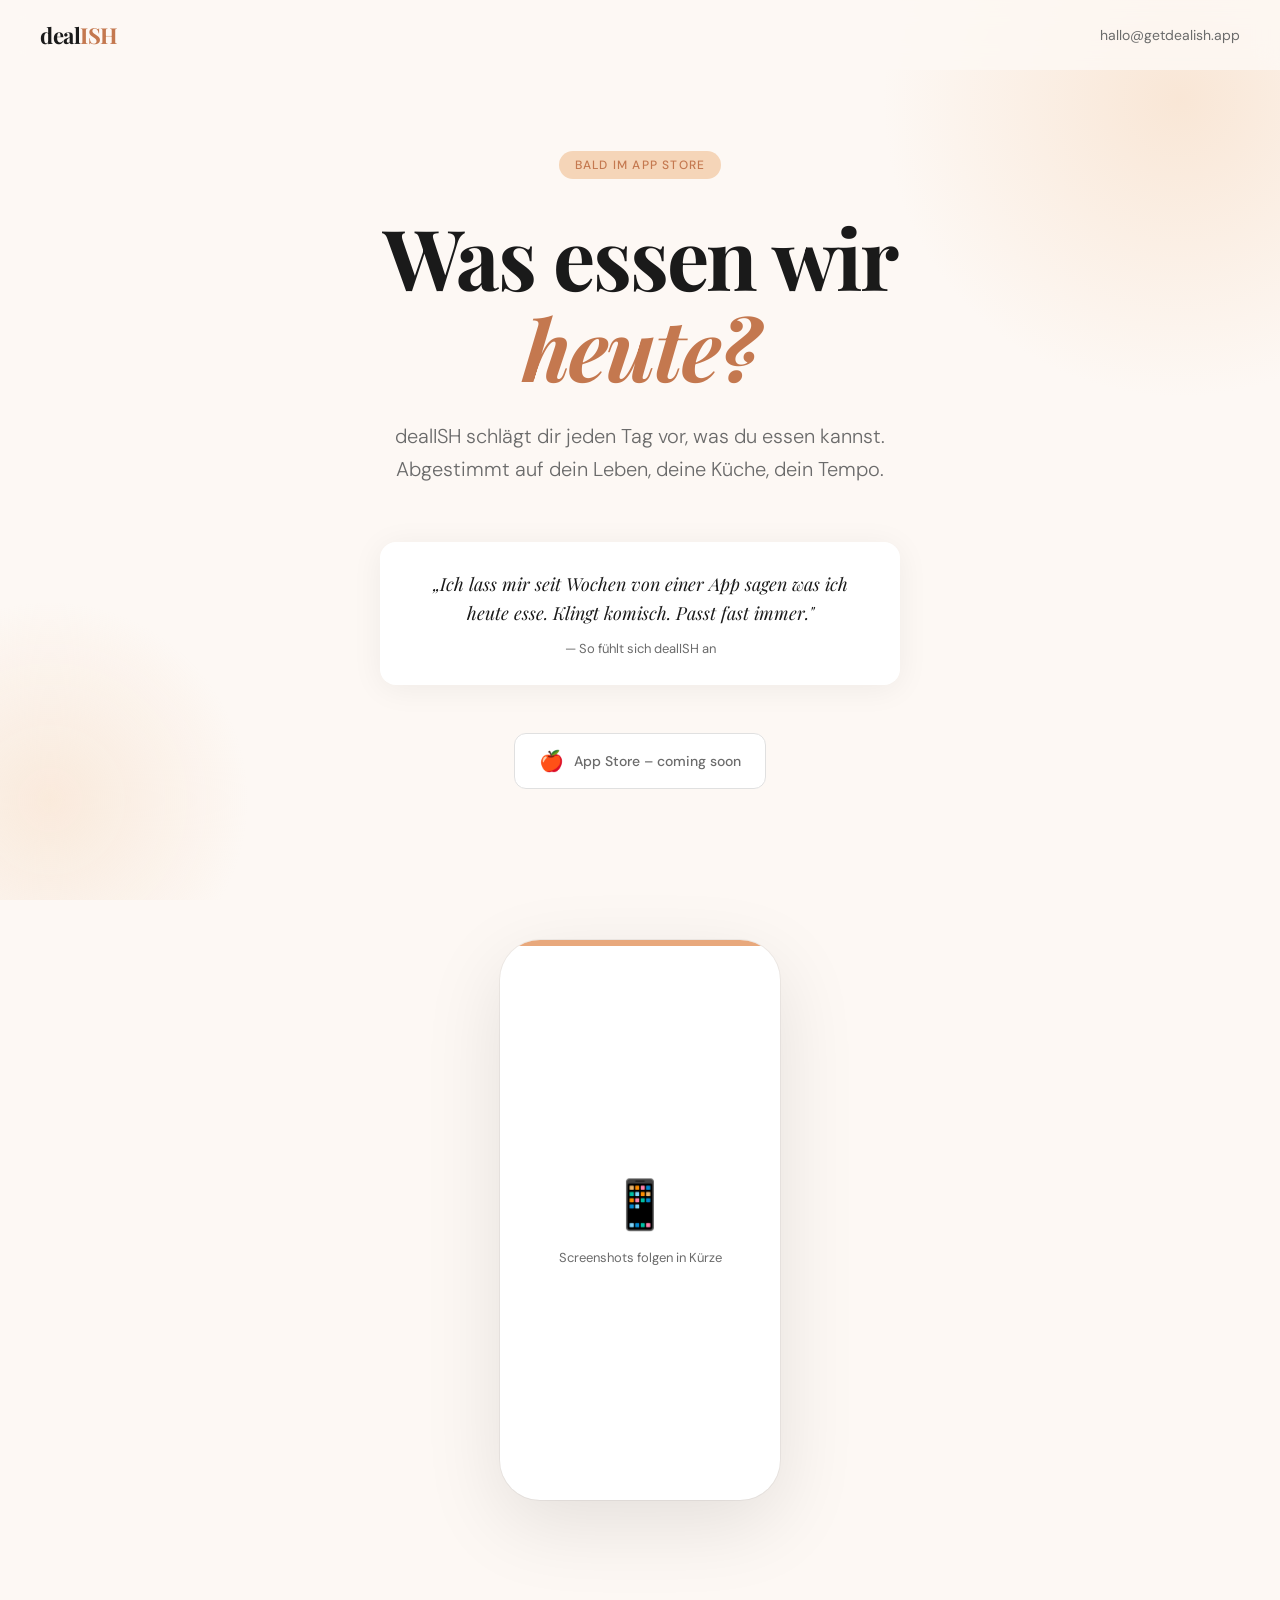
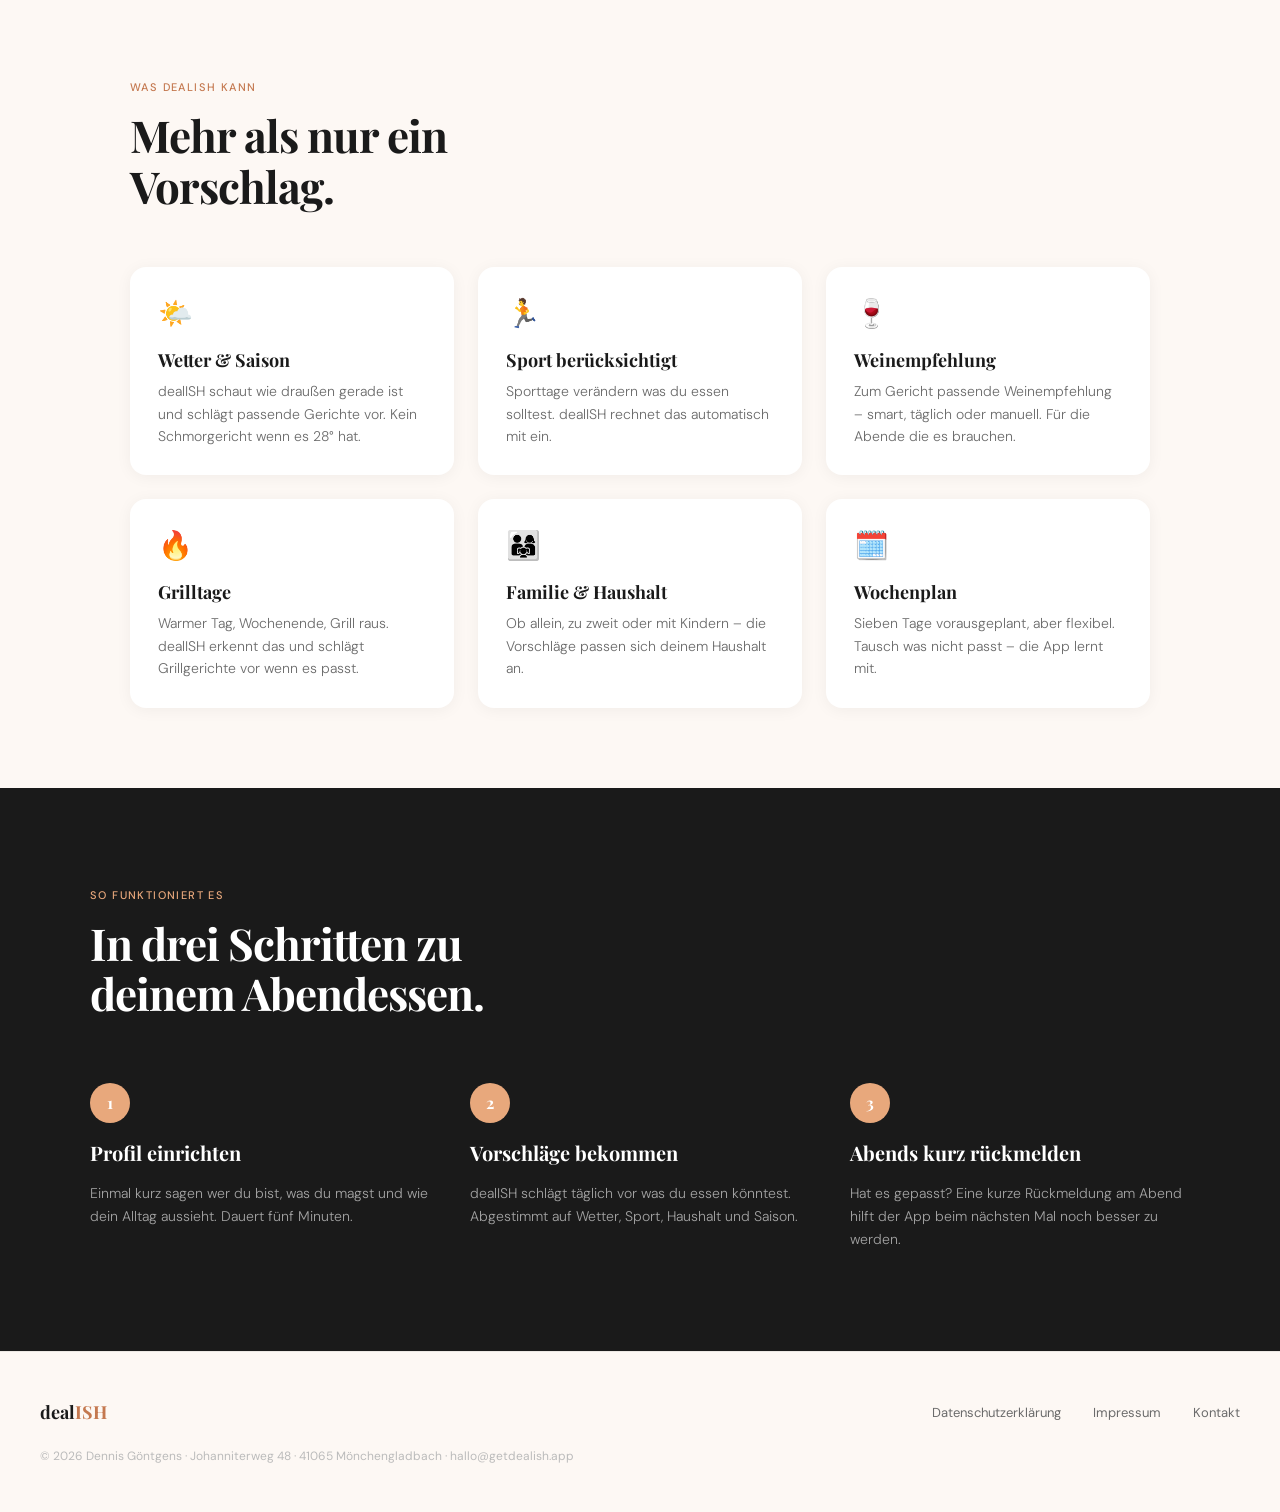
==== index.html @ 9b9cd56d "Add files via upload" ====
<!DOCTYPE html>
<html lang="de">
<head>
  <meta charset="UTF-8" />
  <meta name="viewport" content="width=device-width, initial-scale=1.0" />
  <title>dealISH – Was essen wir heute?</title>
  <meta name="description" content="dealISH schlägt dir jeden Tag vor, was du essen kannst. Abgestimmt auf dein Leben, deine Küche, dein Tempo." />
  <link rel="preconnect" href="https://fonts.googleapis.com" />
  <link rel="preconnect" href="https://fonts.gstatic.com" crossorigin />
  <link href="https://fonts.googleapis.com/css2?family=Playfair+Display:ital,wght@0,400;0,700;1,400&family=DM+Sans:wght@300;400;500&display=swap" rel="stylesheet" />
  <style>
    *, *::before, *::after { box-sizing: border-box; margin: 0; padding: 0; }

    :root {
      --apricot:        #E8A87C;
      --apricot-light:  #F5D5B8;
      --apricot-dark:   #C4784F;
      --text:           #1a1a1a;
      --text-secondary: #6b6b6b;
      --bg:             #fdf8f4;
      --white:          #ffffff;
      --radius:         16px;
    }

    html { scroll-behavior: smooth; }

    body {
      font-family: 'DM Sans', sans-serif;
      background: var(--bg);
      color: var(--text);
      overflow-x: hidden;
    }

    /* ── NAV ── */
    nav {
      position: fixed;
      top: 0; left: 0; right: 0;
      z-index: 100;
      padding: 20px 40px;
      display: flex;
      align-items: center;
      justify-content: space-between;
      background: rgba(253, 248, 244, 0.85);
      backdrop-filter: blur(12px);
      -webkit-backdrop-filter: blur(12px);
    }

    .nav-logo {
      font-family: 'Playfair Display', serif;
      font-size: 22px;
      font-weight: 700;
      color: var(--text);
      letter-spacing: -0.5px;
    }

    .nav-logo span {
      color: var(--apricot-dark);
    }

    .nav-contact {
      font-size: 14px;
      color: var(--text-secondary);
      text-decoration: none;
      transition: color 0.2s;
    }

    .nav-contact:hover { color: var(--apricot-dark); }

    /* ── HERO ── */
    .hero {
      min-height: 100vh;
      display: flex;
      flex-direction: column;
      align-items: center;
      justify-content: center;
      padding: 120px 40px 80px;
      text-align: center;
      position: relative;
      overflow: hidden;
    }

    .hero::before {
      content: '';
      position: absolute;
      top: -200px; right: -200px;
      width: 600px; height: 600px;
      background: radial-gradient(circle, var(--apricot-light) 0%, transparent 70%);
      opacity: 0.5;
      pointer-events: none;
    }

    .hero::after {
      content: '';
      position: absolute;
      bottom: -100px; left: -150px;
      width: 400px; height: 400px;
      background: radial-gradient(circle, var(--apricot-light) 0%, transparent 70%);
      opacity: 0.4;
      pointer-events: none;
    }

    .hero-badge {
      display: inline-block;
      background: var(--apricot-light);
      color: var(--apricot-dark);
      font-size: 12px;
      font-weight: 500;
      letter-spacing: 1.2px;
      text-transform: uppercase;
      padding: 6px 16px;
      border-radius: 100px;
      margin-bottom: 32px;
      animation: fadeUp 0.6s ease both;
    }

    .hero h1 {
      font-family: 'Playfair Display', serif;
      font-size: clamp(42px, 7vw, 84px);
      font-weight: 700;
      line-height: 1.08;
      letter-spacing: -2px;
      max-width: 820px;
      animation: fadeUp 0.6s 0.1s ease both;
    }

    .hero h1 em {
      font-style: italic;
      color: var(--apricot-dark);
    }

    .hero-sub {
      font-size: clamp(16px, 2.2vw, 20px);
      color: var(--text-secondary);
      font-weight: 300;
      line-height: 1.65;
      max-width: 520px;
      margin: 28px auto 0;
      animation: fadeUp 0.6s 0.2s ease both;
    }

    .hero-quote {
      margin-top: 56px;
      padding: 28px 36px;
      background: var(--white);
      border-radius: var(--radius);
      max-width: 520px;
      box-shadow: 0 4px 32px rgba(0,0,0,0.06);
      animation: fadeUp 0.6s 0.3s ease both;
      position: relative;
      z-index: 1;
    }

    .hero-quote p {
      font-family: 'Playfair Display', serif;
      font-size: 18px;
      font-style: italic;
      line-height: 1.6;
      color: var(--text);
    }

    .hero-quote cite {
      display: block;
      margin-top: 12px;
      font-size: 13px;
      font-style: normal;
      color: var(--text-secondary);
    }

    .hero-store {
      margin-top: 48px;
      display: flex;
      gap: 16px;
      justify-content: center;
      flex-wrap: wrap;
      animation: fadeUp 0.6s 0.4s ease both;
    }

    .store-btn {
      display: flex;
      align-items: center;
      gap: 10px;
      background: var(--text);
      color: var(--white);
      text-decoration: none;
      padding: 14px 24px;
      border-radius: 12px;
      font-size: 14px;
      font-weight: 500;
      transition: transform 0.2s, box-shadow 0.2s;
    }

    .store-btn:hover {
      transform: translateY(-2px);
      box-shadow: 0 8px 24px rgba(0,0,0,0.15);
    }

    .store-btn.coming {
      background: var(--white);
      color: var(--text-secondary);
      border: 1px solid #e0e0e0;
      cursor: default;
    }

    .store-btn.coming:hover { transform: none; box-shadow: none; }

    .store-icon { font-size: 20px; }

    /* ── MOCKUP PLACEHOLDER ── */
    .mockup-section {
      padding: 40px 40px 100px;
      display: flex;
      justify-content: center;
    }

    .mockup-placeholder {
      width: 280px;
      height: 560px;
      background: var(--white);
      border-radius: 40px;
      box-shadow: 0 24px 80px rgba(0,0,0,0.10), 0 0 0 1px rgba(0,0,0,0.05);
      display: flex;
      flex-direction: column;
      align-items: center;
      justify-content: center;
      gap: 12px;
      position: relative;
      overflow: hidden;
    }

    .mockup-placeholder::before {
      content: '';
      position: absolute;
      top: 0; left: 0; right: 0;
      height: 6px;
      background: var(--apricot);
      border-radius: 40px 40px 0 0;
    }

    .mockup-placeholder-icon {
      font-size: 48px;
    }

    .mockup-placeholder-text {
      font-size: 13px;
      color: var(--text-secondary);
      text-align: center;
      padding: 0 32px;
      line-height: 1.5;
    }

    /* ── FEATURES ── */
    .features {
      padding: 80px 40px;
      max-width: 1100px;
      margin: 0 auto;
    }

    .section-label {
      font-size: 11px;
      font-weight: 500;
      letter-spacing: 1.4px;
      text-transform: uppercase;
      color: var(--apricot-dark);
      margin-bottom: 16px;
    }

    .section-title {
      font-family: 'Playfair Display', serif;
      font-size: clamp(28px, 4vw, 44px);
      font-weight: 700;
      letter-spacing: -1px;
      line-height: 1.15;
      max-width: 500px;
      margin-bottom: 56px;
    }

    .features-grid {
      display: grid;
      grid-template-columns: repeat(auto-fit, minmax(260px, 1fr));
      gap: 24px;
    }

    .feature-card {
      background: var(--white);
      border-radius: var(--radius);
      padding: 28px;
      box-shadow: 0 2px 16px rgba(0,0,0,0.05);
      transition: transform 0.2s, box-shadow 0.2s;
    }

    .feature-card:hover {
      transform: translateY(-4px);
      box-shadow: 0 8px 32px rgba(0,0,0,0.09);
    }

    .feature-emoji {
      font-size: 28px;
      margin-bottom: 16px;
      display: block;
    }

    .feature-title {
      font-family: 'Playfair Display', serif;
      font-size: 18px;
      font-weight: 700;
      margin-bottom: 8px;
    }

    .feature-desc {
      font-size: 14px;
      color: var(--text-secondary);
      line-height: 1.6;
      font-weight: 300;
    }

    /* ── HOW IT WORKS ── */
    .how {
      background: var(--text);
      color: var(--white);
      padding: 100px 40px;
    }

    .how-inner {
      max-width: 1100px;
      margin: 0 auto;
    }

    .how .section-label { color: var(--apricot); }

    .how .section-title {
      color: var(--white);
      margin-bottom: 64px;
    }

    .how-steps {
      display: grid;
      grid-template-columns: repeat(auto-fit, minmax(220px, 1fr));
      gap: 40px;
    }

    .how-step {
      display: flex;
      flex-direction: column;
      gap: 16px;
    }

    .step-number {
      width: 40px; height: 40px;
      border-radius: 50%;
      background: var(--apricot);
      color: var(--white);
      display: flex;
      align-items: center;
      justify-content: center;
      font-family: 'Playfair Display', serif;
      font-size: 16px;
      font-weight: 700;
    }

    .step-title {
      font-family: 'Playfair Display', serif;
      font-size: 20px;
      font-weight: 700;
    }

    .step-desc {
      font-size: 14px;
      color: rgba(255,255,255,0.6);
      line-height: 1.65;
      font-weight: 300;
    }

    /* ── FOOTER ── */
    footer {
      padding: 48px 40px;
      border-top: 1px solid #ece8e3;
      display: flex;
      flex-wrap: wrap;
      gap: 24px;
      align-items: center;
      justify-content: space-between;
    }

    .footer-logo {
      font-family: 'Playfair Display', serif;
      font-size: 18px;
      font-weight: 700;
      color: var(--text);
    }

    .footer-logo span { color: var(--apricot-dark); }

    .footer-links {
      display: flex;
      gap: 32px;
      flex-wrap: wrap;
    }

    .footer-links a {
      font-size: 13px;
      color: var(--text-secondary);
      text-decoration: none;
      transition: color 0.2s;
    }

    .footer-links a:hover { color: var(--text); }

    .footer-copy {
      font-size: 12px;
      color: #bbb;
      width: 100%;
    }

    /* ── ANIMATIONS ── */
    @keyframes fadeUp {
      from { opacity: 0; transform: translateY(24px); }
      to   { opacity: 1; transform: translateY(0); }
    }

    /* ── RESPONSIVE ── */
    @media (max-width: 600px) {
      nav { padding: 16px 20px; }
      .hero { padding: 100px 20px 60px; }
      .hero-quote { padding: 20px 24px; }
      .features { padding: 60px 20px; }
      .how { padding: 72px 20px; }
      footer { padding: 40px 20px; }
      .mockup-section { padding: 20px 20px 72px; }
    }
  </style>
</head>
<body>

  <!-- NAV -->
  <nav>
    <div class="nav-logo">deal<span>ISH</span></div>
    <a class="nav-contact" href="mailto:hallo@getdealish.app">hallo@getdealish.app</a>
  </nav>

  <!-- HERO -->
  <section class="hero">
    <div class="hero-badge">Bald im App Store</div>
    <h1>Was essen wir<br /><em>heute?</em></h1>
    <p class="hero-sub">
      dealISH schlägt dir jeden Tag vor, was du essen kannst.<br />
      Abgestimmt auf dein Leben, deine Küche, dein Tempo.
    </p>

    <div class="hero-quote">
      <p>„Ich lass mir seit Wochen von einer App sagen was ich heute esse. Klingt komisch. Passt fast immer."</p>
      <cite>— So fühlt sich dealISH an</cite>
    </div>

    <div class="hero-store">
      <a class="store-btn coming" href="#">
        <span class="store-icon">🍎</span>
        <span>App Store – coming soon</span>
      </a>
    </div>
  </section>

  <!-- MOCKUP -->
  <div class="mockup-section">
    <div class="mockup-placeholder">
      <span class="mockup-placeholder-icon">📱</span>
      <p class="mockup-placeholder-text">Screenshots folgen in Kürze</p>
    </div>
  </div>

  <!-- FEATURES -->
  <section class="features">
    <p class="section-label">Was dealISH kann</p>
    <h2 class="section-title">Mehr als nur ein Vorschlag.</h2>

    <div class="features-grid">
      <div class="feature-card">
        <span class="feature-emoji">🌤️</span>
        <h3 class="feature-title">Wetter & Saison</h3>
        <p class="feature-desc">dealISH schaut wie draußen gerade ist und schlägt passende Gerichte vor. Kein Schmorgericht wenn es 28° hat.</p>
      </div>
      <div class="feature-card">
        <span class="feature-emoji">🏃</span>
        <h3 class="feature-title">Sport berücksichtigt</h3>
        <p class="feature-desc">Sporttage verändern was du essen solltest. dealISH rechnet das automatisch mit ein.</p>
      </div>
      <div class="feature-card">
        <span class="feature-emoji">🍷</span>
        <h3 class="feature-title">Weinempfehlung</h3>
        <p class="feature-desc">Zum Gericht passende Weinempfehlung – smart, täglich oder manuell. Für die Abende die es brauchen.</p>
      </div>
      <div class="feature-card">
        <span class="feature-emoji">🔥</span>
        <h3 class="feature-title">Grilltage</h3>
        <p class="feature-desc">Warmer Tag, Wochenende, Grill raus. dealISH erkennt das und schlägt Grillgerichte vor wenn es passt.</p>
      </div>
      <div class="feature-card">
        <span class="feature-emoji">👨‍👩‍👧</span>
        <h3 class="feature-title">Familie & Haushalt</h3>
        <p class="feature-desc">Ob allein, zu zweit oder mit Kindern – die Vorschläge passen sich deinem Haushalt an.</p>
      </div>
      <div class="feature-card">
        <span class="feature-emoji">🗓️</span>
        <h3 class="feature-title">Wochenplan</h3>
        <p class="feature-desc">Sieben Tage vorausgeplant, aber flexibel. Tausch was nicht passt – die App lernt mit.</p>
      </div>
    </div>
  </section>

  <!-- HOW IT WORKS -->
  <section class="how">
    <div class="how-inner">
      <p class="section-label">So funktioniert es</p>
      <h2 class="section-title">In drei Schritten zu deinem Abendessen.</h2>

      <div class="how-steps">
        <div class="how-step">
          <div class="step-number">1</div>
          <h3 class="step-title">Profil einrichten</h3>
          <p class="step-desc">Einmal kurz sagen wer du bist, was du magst und wie dein Alltag aussieht. Dauert fünf Minuten.</p>
        </div>
        <div class="how-step">
          <div class="step-number">2</div>
          <h3 class="step-title">Vorschläge bekommen</h3>
          <p class="step-desc">dealISH schlägt täglich vor was du essen könntest. Abgestimmt auf Wetter, Sport, Haushalt und Saison.</p>
        </div>
        <div class="how-step">
          <div class="step-number">3</div>
          <h3 class="step-title">Abends kurz rückmelden</h3>
          <p class="step-desc">Hat es gepasst? Eine kurze Rückmeldung am Abend hilft der App beim nächsten Mal noch besser zu werden.</p>
        </div>
      </div>
    </div>
  </section>

  <!-- FOOTER -->
  <footer>
    <div class="footer-logo">deal<span>ISH</span></div>
    <div class="footer-links">
      <a href="https://www.iubenda.com/privacy-policy/76317912" target="_blank" rel="noopener">Datenschutzerklärung</a>
      <a href="/impressum.html">Impressum</a>
      <a href="mailto:hallo@getdealish.app">Kontakt</a>
    </div>
    <p class="footer-copy">© 2026 Dennis Göntgens · Johanniterweg 48 · 41065 Mönchengladbach · hallo@getdealish.app</p>
  </footer>

</body>
</html>
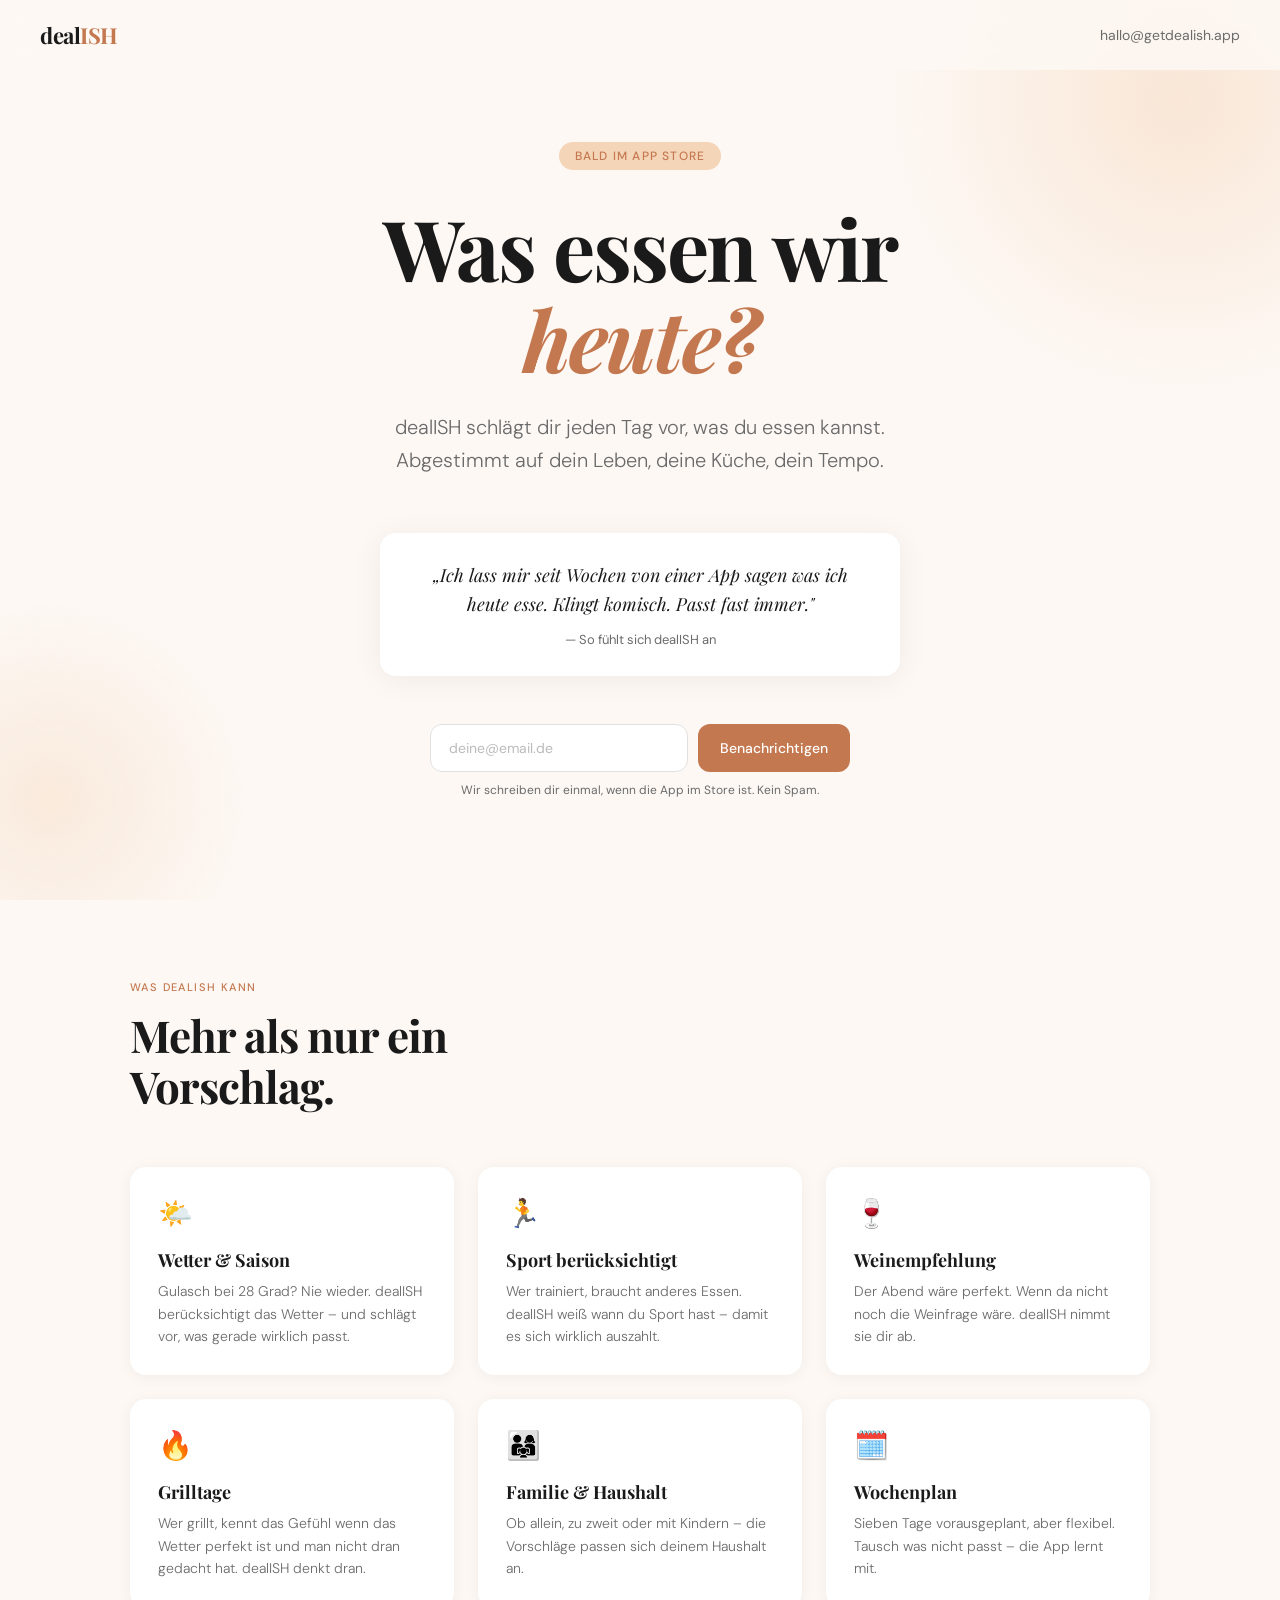
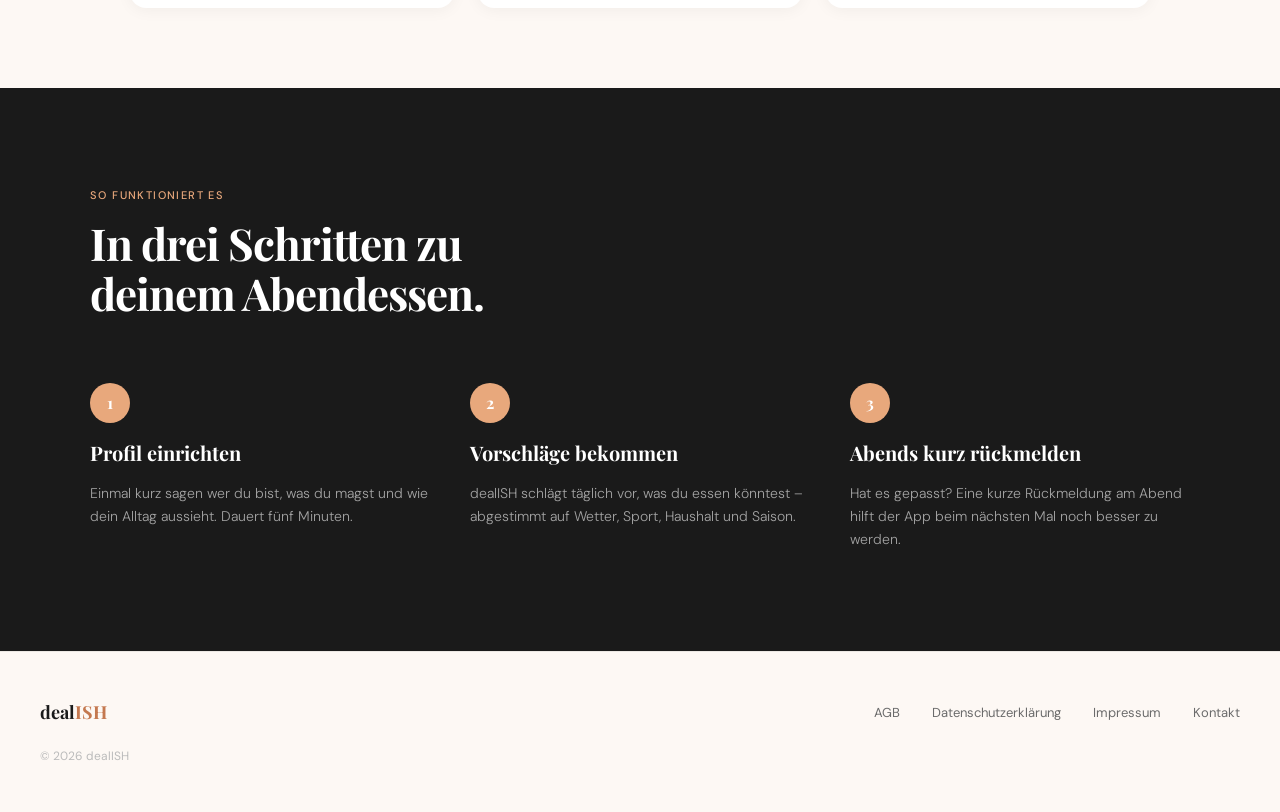
==== commit 706f97a4: "Add files via upload" ====
--- a/index.html
+++ b/index.html
@@ -411,6 +411,71 @@
       width: 100%;
     }
 
+    /* ── WAITLIST ── */
+    .waitlist {
+      margin-top: 48px;
+      width: 100%;
+      max-width: 420px;
+      animation: fadeUp 0.6s 0.4s ease both;
+    }
+
+    .waitlist-form {
+      display: flex;
+      gap: 10px;
+      width: 100%;
+    }
+
+    .waitlist-input {
+      flex: 1;
+      padding: 14px 18px;
+      border-radius: 12px;
+      border: 1px solid #e0e0e0;
+      font-family: 'DM Sans', sans-serif;
+      font-size: 14px;
+      color: var(--text);
+      background: var(--white);
+      outline: none;
+      transition: border-color 0.2s;
+    }
+
+    .waitlist-input:focus { border-color: var(--apricot-dark); }
+    .waitlist-input::placeholder { color: #bbb; }
+
+    .waitlist-btn {
+      padding: 14px 22px;
+      border-radius: 12px;
+      border: none;
+      background: var(--apricot-dark);
+      color: var(--white);
+      font-family: 'DM Sans', sans-serif;
+      font-size: 14px;
+      font-weight: 500;
+      cursor: pointer;
+      white-space: nowrap;
+      transition: background 0.2s, transform 0.2s;
+    }
+
+    .waitlist-btn:hover { background: #b36a42; transform: translateY(-1px); }
+    .waitlist-btn:disabled { opacity: 0.6; cursor: default; transform: none; }
+
+    .waitlist-hint {
+      margin-top: 10px;
+      font-size: 12px;
+      color: var(--text-secondary);
+      text-align: center;
+    }
+
+    .waitlist-success {
+      display: none;
+      padding: 14px 20px;
+      background: #f0faf4;
+      border-radius: 12px;
+      border: 1px solid #b6e8c8;
+      font-size: 14px;
+      color: #2d7a4f;
+      text-align: center;
+    }
+
     /* ── ANIMATIONS ── */
     @keyframes fadeUp {
       from { opacity: 0; transform: translateY(24px); }
@@ -451,21 +516,19 @@
       <cite>— So fühlt sich dealISH an</cite>
     </div>
 
-    <div class="hero-store">
-      <a class="store-btn coming" href="#">
-        <span class="store-icon">🍎</span>
-        <span>App Store – coming soon</span>
-      </a>
+    <div class="waitlist">
+      <form class="waitlist-form" id="waitlistForm">
+        <input class="waitlist-input" type="email" name="email" placeholder="deine@email.de" required />
+        <button class="waitlist-btn" type="submit" id="waitlistBtn">Benachrichtigen</button>
+      </form>
+      <div class="waitlist-success" id="waitlistSuccess">
+        ✓ &nbsp;Danke – wir melden uns wenn dealISH live geht.
+      </div>
+      <p class="waitlist-hint">Wir schreiben dir einmal, wenn die App im Store ist. Kein Spam.</p>
     </div>
   </section>
 
-  <!-- MOCKUP -->
-  <div class="mockup-section">
-    <div class="mockup-placeholder">
-      <span class="mockup-placeholder-icon">📱</span>
-      <p class="mockup-placeholder-text">Screenshots folgen in Kürze</p>
-    </div>
-  </div>
+
 
   <!-- FEATURES -->
   <section class="features">
@@ -476,22 +539,22 @@
       <div class="feature-card">
         <span class="feature-emoji">🌤️</span>
         <h3 class="feature-title">Wetter & Saison</h3>
-        <p class="feature-desc">dealISH schaut wie draußen gerade ist und schlägt passende Gerichte vor. Kein Schmorgericht wenn es 28° hat.</p>
+        <p class="feature-desc">Gulasch bei 28 Grad? Nie wieder. dealISH berücksichtigt das Wetter – und schlägt vor, was gerade wirklich passt.</p>
       </div>
       <div class="feature-card">
         <span class="feature-emoji">🏃</span>
         <h3 class="feature-title">Sport berücksichtigt</h3>
-        <p class="feature-desc">Sporttage verändern was du essen solltest. dealISH rechnet das automatisch mit ein.</p>
+        <p class="feature-desc">Wer trainiert, braucht anderes Essen. dealISH weiß wann du Sport hast – damit es sich wirklich auszahlt.</p>
       </div>
       <div class="feature-card">
         <span class="feature-emoji">🍷</span>
         <h3 class="feature-title">Weinempfehlung</h3>
-        <p class="feature-desc">Zum Gericht passende Weinempfehlung – smart, täglich oder manuell. Für die Abende die es brauchen.</p>
+        <p class="feature-desc">Der Abend wäre perfekt. Wenn da nicht noch die Weinfrage wäre. dealISH nimmt sie dir ab.</p>
       </div>
       <div class="feature-card">
         <span class="feature-emoji">🔥</span>
         <h3 class="feature-title">Grilltage</h3>
-        <p class="feature-desc">Warmer Tag, Wochenende, Grill raus. dealISH erkennt das und schlägt Grillgerichte vor wenn es passt.</p>
+        <p class="feature-desc">Wer grillt, kennt das Gefühl wenn das Wetter perfekt ist und man nicht dran gedacht hat. dealISH denkt dran.</p>
       </div>
       <div class="feature-card">
         <span class="feature-emoji">👨‍👩‍👧</span>
@@ -521,7 +584,7 @@
         <div class="how-step">
           <div class="step-number">2</div>
           <h3 class="step-title">Vorschläge bekommen</h3>
-          <p class="step-desc">dealISH schlägt täglich vor was du essen könntest. Abgestimmt auf Wetter, Sport, Haushalt und Saison.</p>
+          <p class="step-desc">dealISH schlägt täglich vor, was du essen könntest – abgestimmt auf Wetter, Sport, Haushalt und Saison.</p>
         </div>
         <div class="how-step">
           <div class="step-number">3</div>
@@ -536,12 +599,45 @@
   <footer>
     <div class="footer-logo">deal<span>ISH</span></div>
     <div class="footer-links">
+      <a href="/agb.html">AGB</a>
       <a href="https://www.iubenda.com/privacy-policy/76317912" target="_blank" rel="noopener">Datenschutzerklärung</a>
       <a href="/impressum.html">Impressum</a>
       <a href="mailto:hallo@getdealish.app">Kontakt</a>
     </div>
-    <p class="footer-copy">© 2026 Dennis Göntgens · Johanniterweg 48 · 41065 Mönchengladbach · hallo@getdealish.app</p>
+    <p class="footer-copy">© 2026 dealISH</p>
   </footer>
 
+  <script>
+    const form = document.getElementById("waitlistForm");
+    const btn  = document.getElementById("waitlistBtn");
+    const success = document.getElementById("waitlistSuccess");
+
+    form.addEventListener("submit", async function(e) {
+      e.preventDefault();
+      btn.disabled = true;
+      btn.textContent = "...";
+
+      try {
+        const res = await fetch("https://formspree.io/f/mykollda", {
+          method: "POST",
+          headers: { "Accept": "application/json" },
+          body: new FormData(form),
+        });
+
+        if (res.ok) {
+          form.style.display = "none";
+          success.style.display = "block";
+        } else {
+          btn.disabled = false;
+          btn.textContent = "Benachrichtigen";
+          alert("Etwas ist schiefgelaufen. Bitte versuch es erneut.");
+        }
+      } catch(err) {
+        btn.disabled = false;
+        btn.textContent = "Benachrichtigen";
+        alert("Etwas ist schiefgelaufen. Bitte versuch es erneut.");
+      }
+    });
+  </script>
 </body>
 </html>
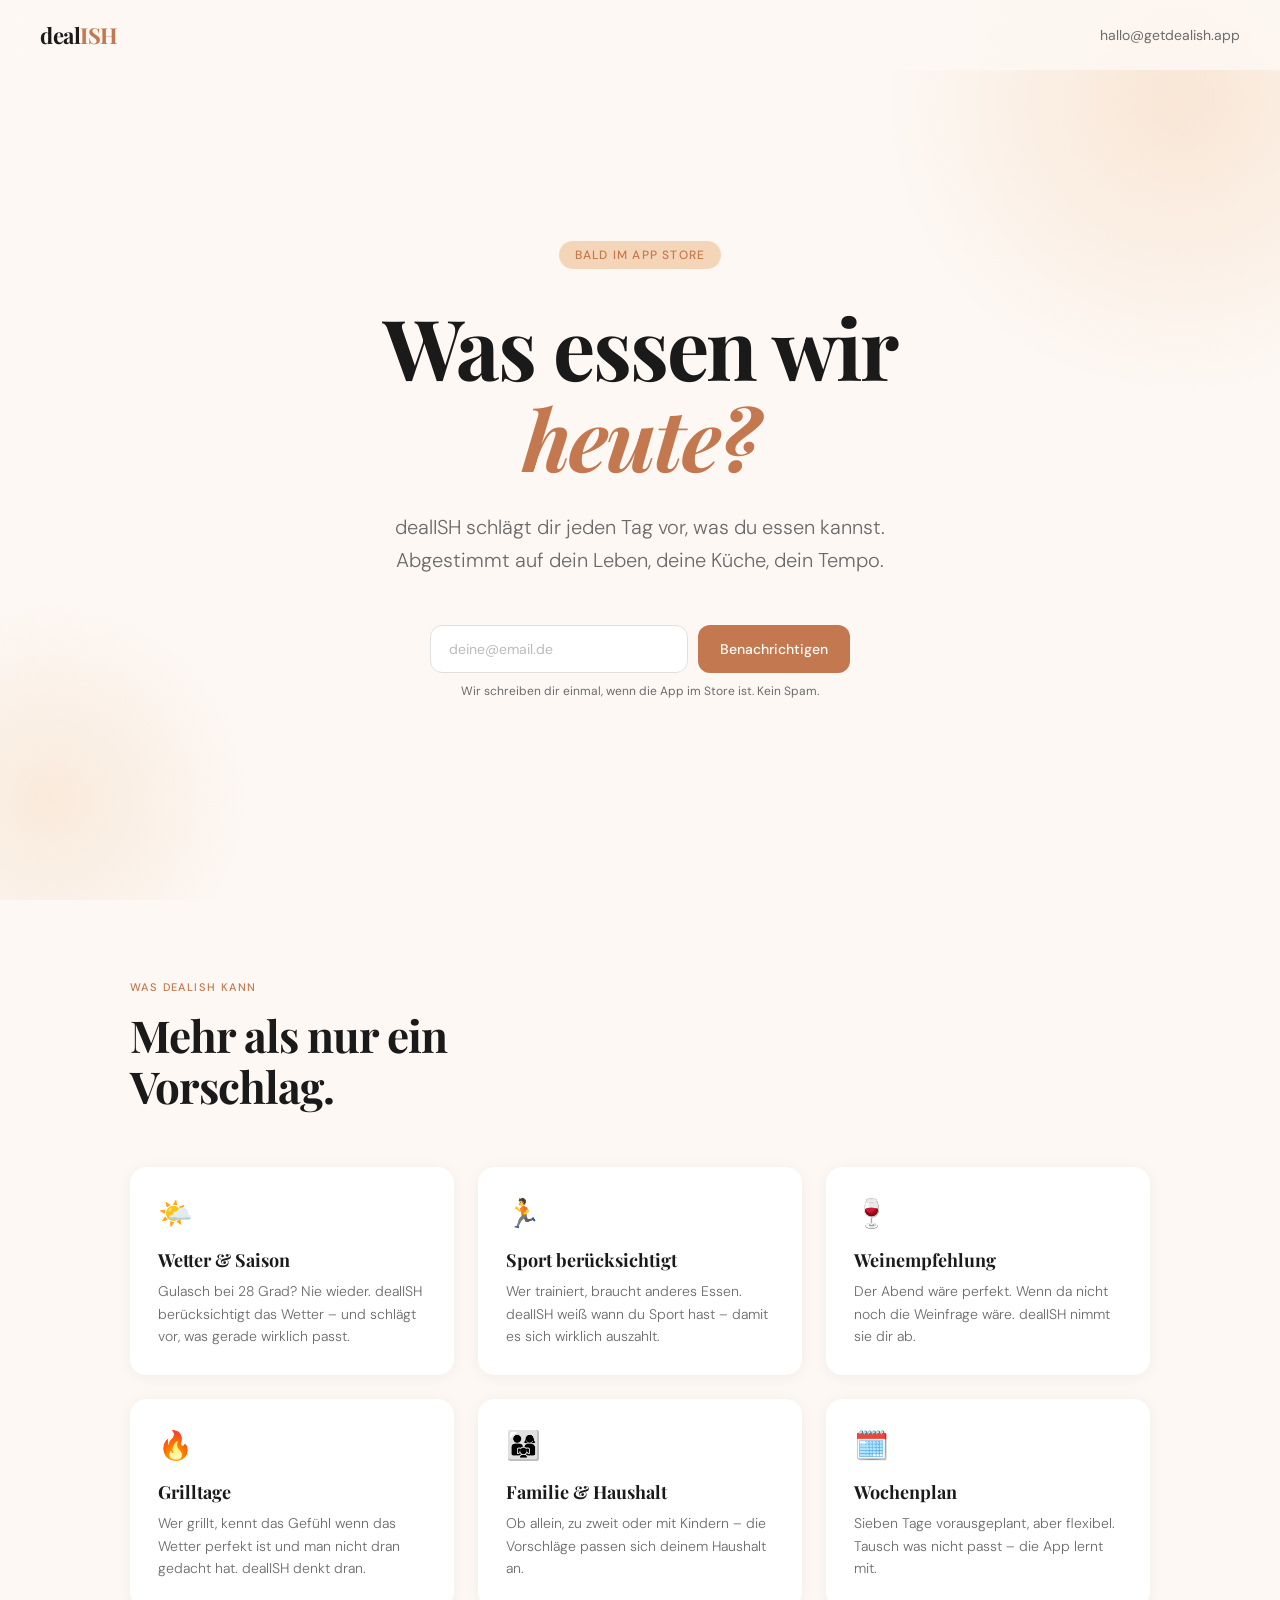
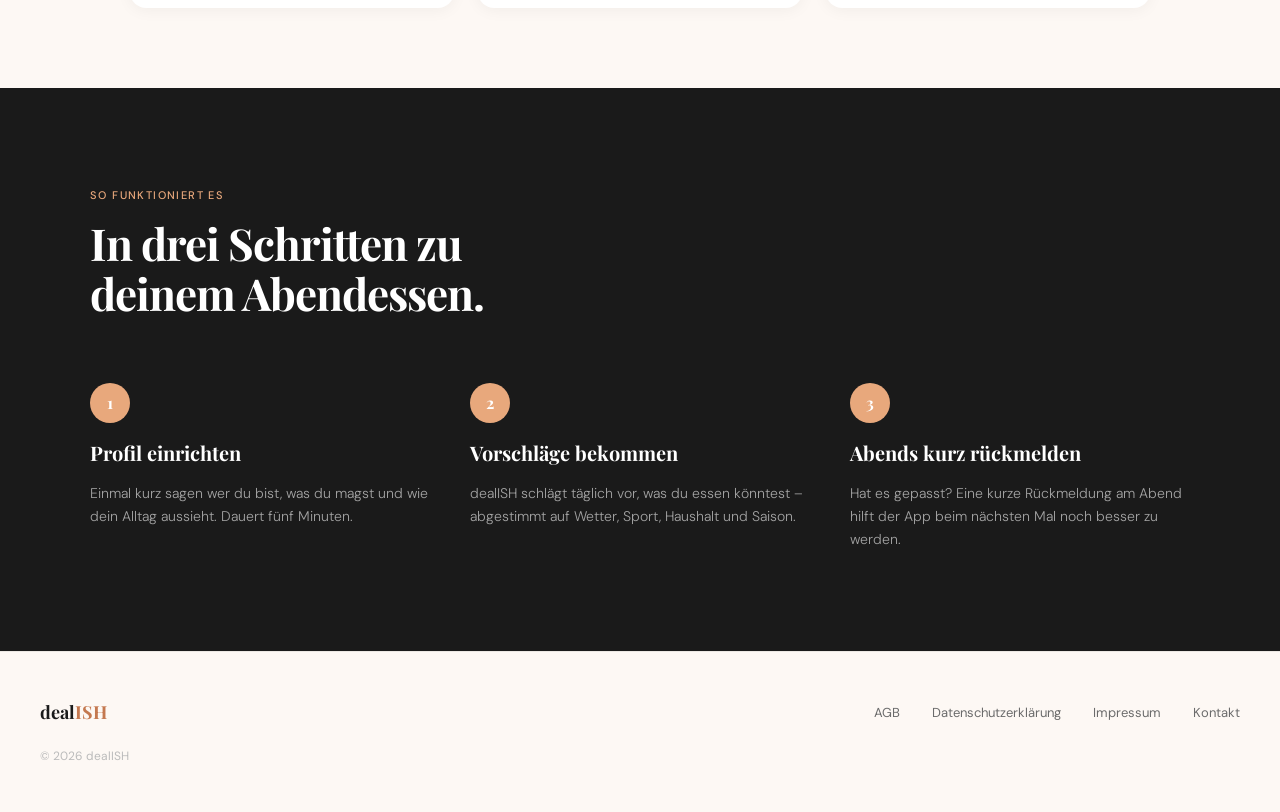
==== commit 7755481b: "Add files via upload" ====
--- a/index.html
+++ b/index.html
@@ -138,34 +138,6 @@
       animation: fadeUp 0.6s 0.2s ease both;
     }
 
-    .hero-quote {
-      margin-top: 56px;
-      padding: 28px 36px;
-      background: var(--white);
-      border-radius: var(--radius);
-      max-width: 520px;
-      box-shadow: 0 4px 32px rgba(0,0,0,0.06);
-      animation: fadeUp 0.6s 0.3s ease both;
-      position: relative;
-      z-index: 1;
-    }
-
-    .hero-quote p {
-      font-family: 'Playfair Display', serif;
-      font-size: 18px;
-      font-style: italic;
-      line-height: 1.6;
-      color: var(--text);
-    }
-
-    .hero-quote cite {
-      display: block;
-      margin-top: 12px;
-      font-size: 13px;
-      font-style: normal;
-      color: var(--text-secondary);
-    }
-
     .hero-store {
       margin-top: 48px;
       display: flex;
@@ -510,11 +482,6 @@
       dealISH schlägt dir jeden Tag vor, was du essen kannst.<br />
       Abgestimmt auf dein Leben, deine Küche, dein Tempo.
     </p>
-
-    <div class="hero-quote">
-      <p>„Ich lass mir seit Wochen von einer App sagen was ich heute esse. Klingt komisch. Passt fast immer."</p>
-      <cite>— So fühlt sich dealISH an</cite>
-    </div>
 
     <div class="waitlist">
       <form class="waitlist-form" id="waitlistForm">
@@ -600,7 +567,7 @@
     <div class="footer-logo">deal<span>ISH</span></div>
     <div class="footer-links">
       <a href="/agb.html">AGB</a>
-      <a href="https://www.iubenda.com/privacy-policy/76317912" target="_blank" rel="noopener">Datenschutzerklärung</a>
+      <a href="/datenschutz.html">Datenschutzerklärung</a>
       <a href="/impressum.html">Impressum</a>
       <a href="mailto:hallo@getdealish.app">Kontakt</a>
     </div>
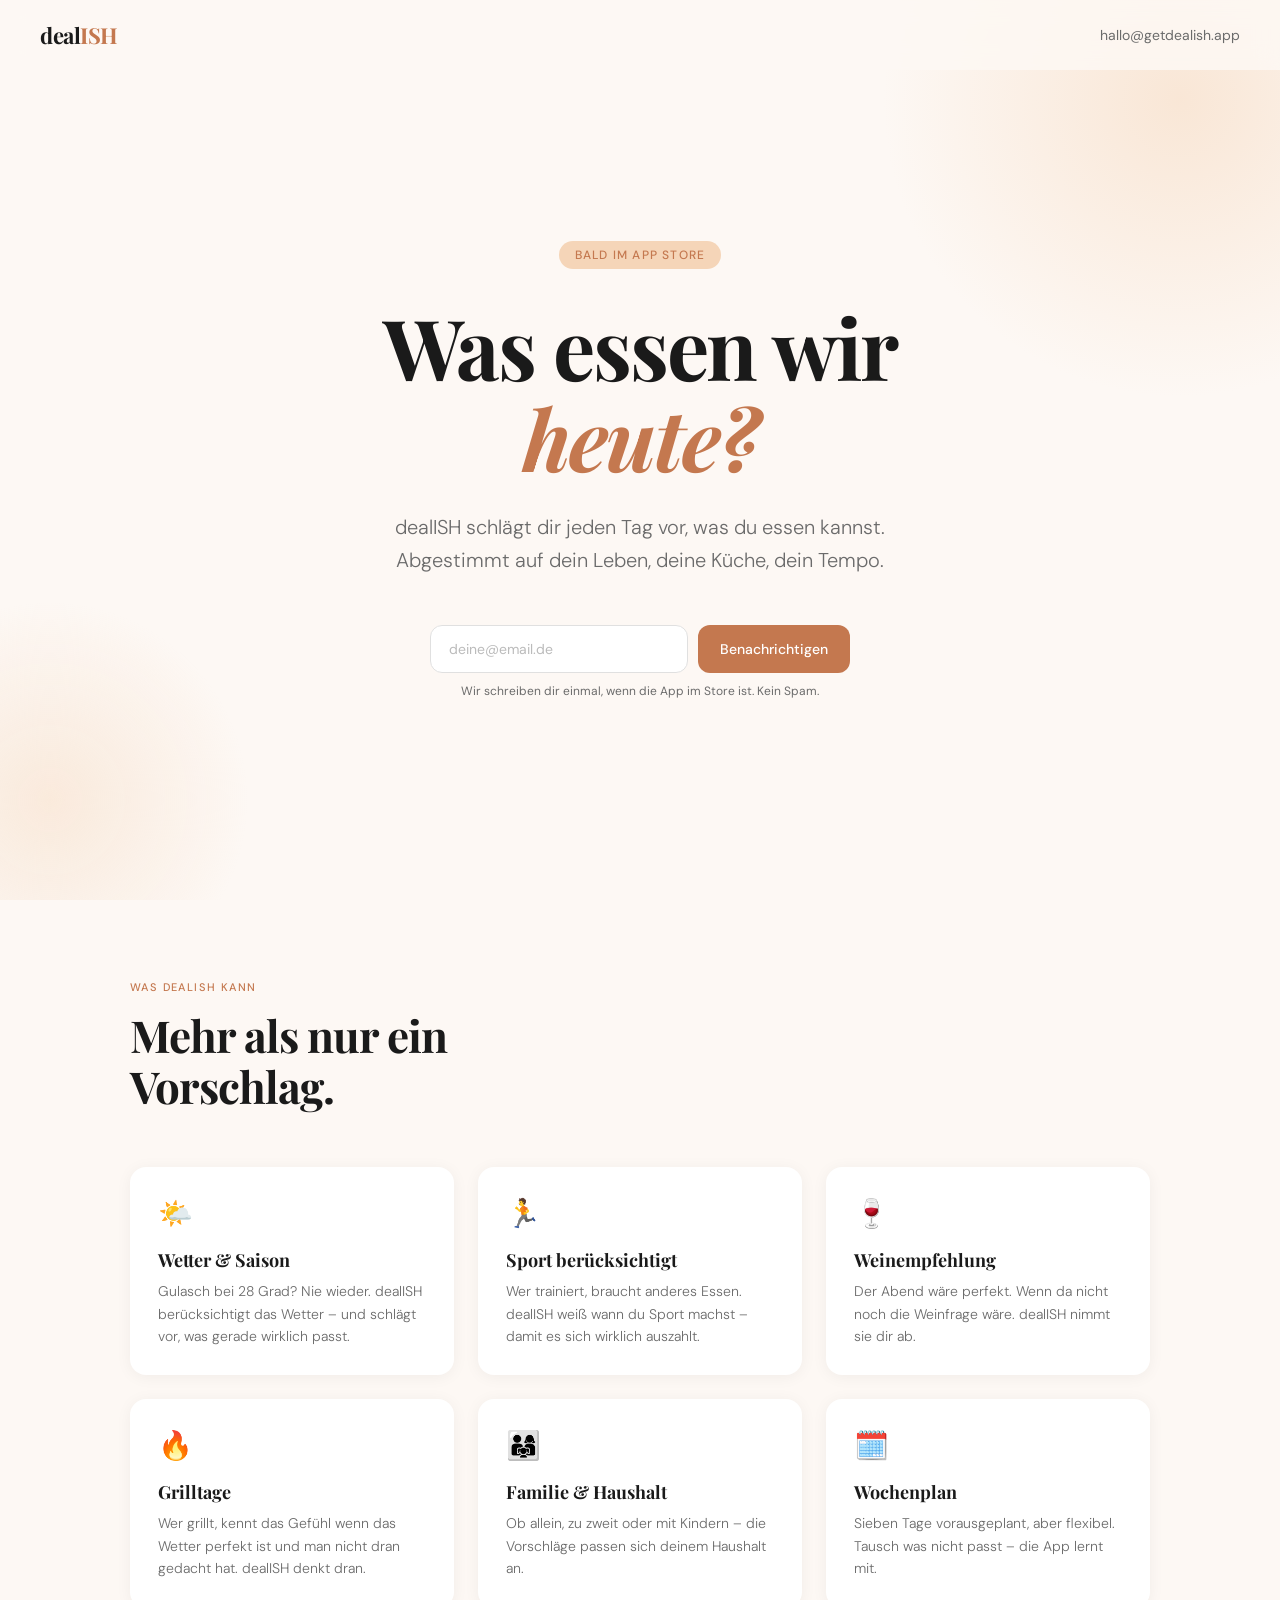
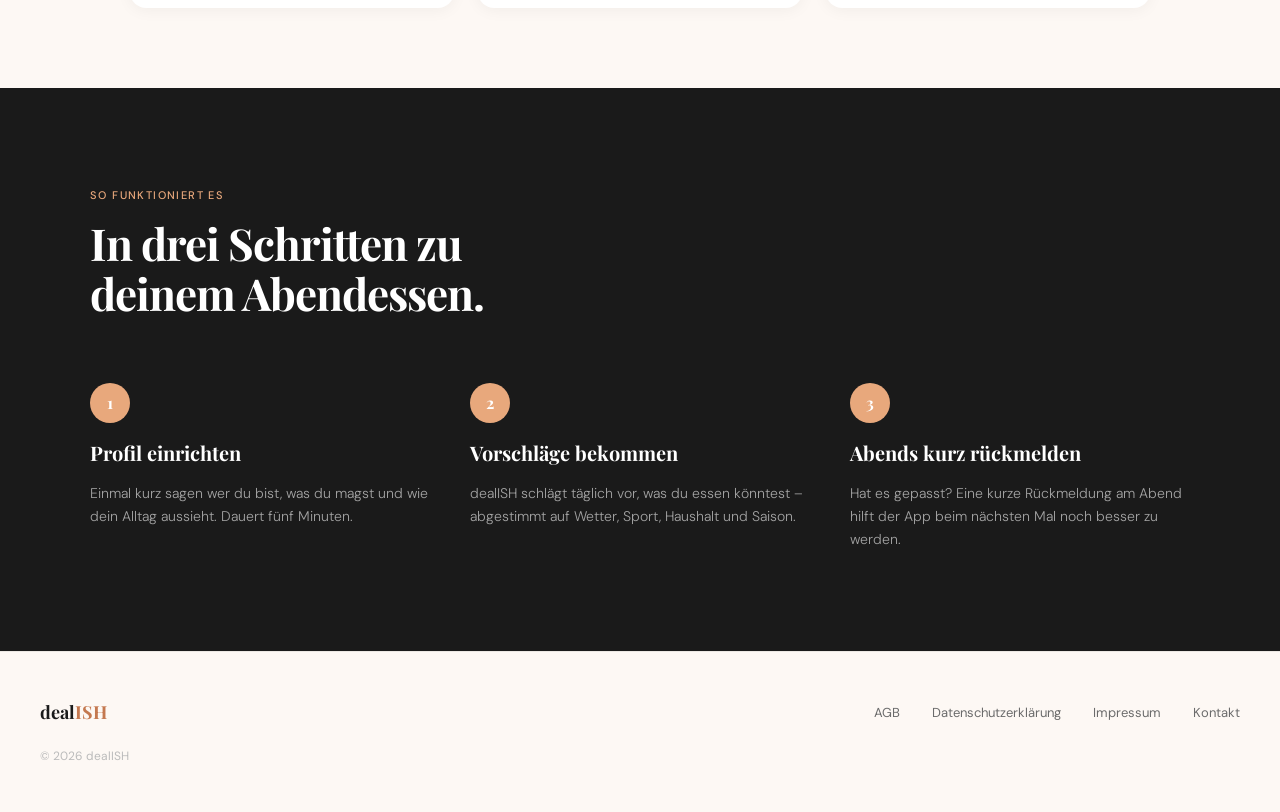
==== commit 9883f108: "Add files via upload" ====
--- a/index.html
+++ b/index.html
@@ -511,7 +511,7 @@
       <div class="feature-card">
         <span class="feature-emoji">🏃</span>
         <h3 class="feature-title">Sport berücksichtigt</h3>
-        <p class="feature-desc">Wer trainiert, braucht anderes Essen. dealISH weiß wann du Sport hast – damit es sich wirklich auszahlt.</p>
+        <p class="feature-desc">Wer trainiert, braucht anderes Essen. dealISH weiß wann du Sport machst – damit es sich wirklich auszahlt.</p>
       </div>
       <div class="feature-card">
         <span class="feature-emoji">🍷</span>
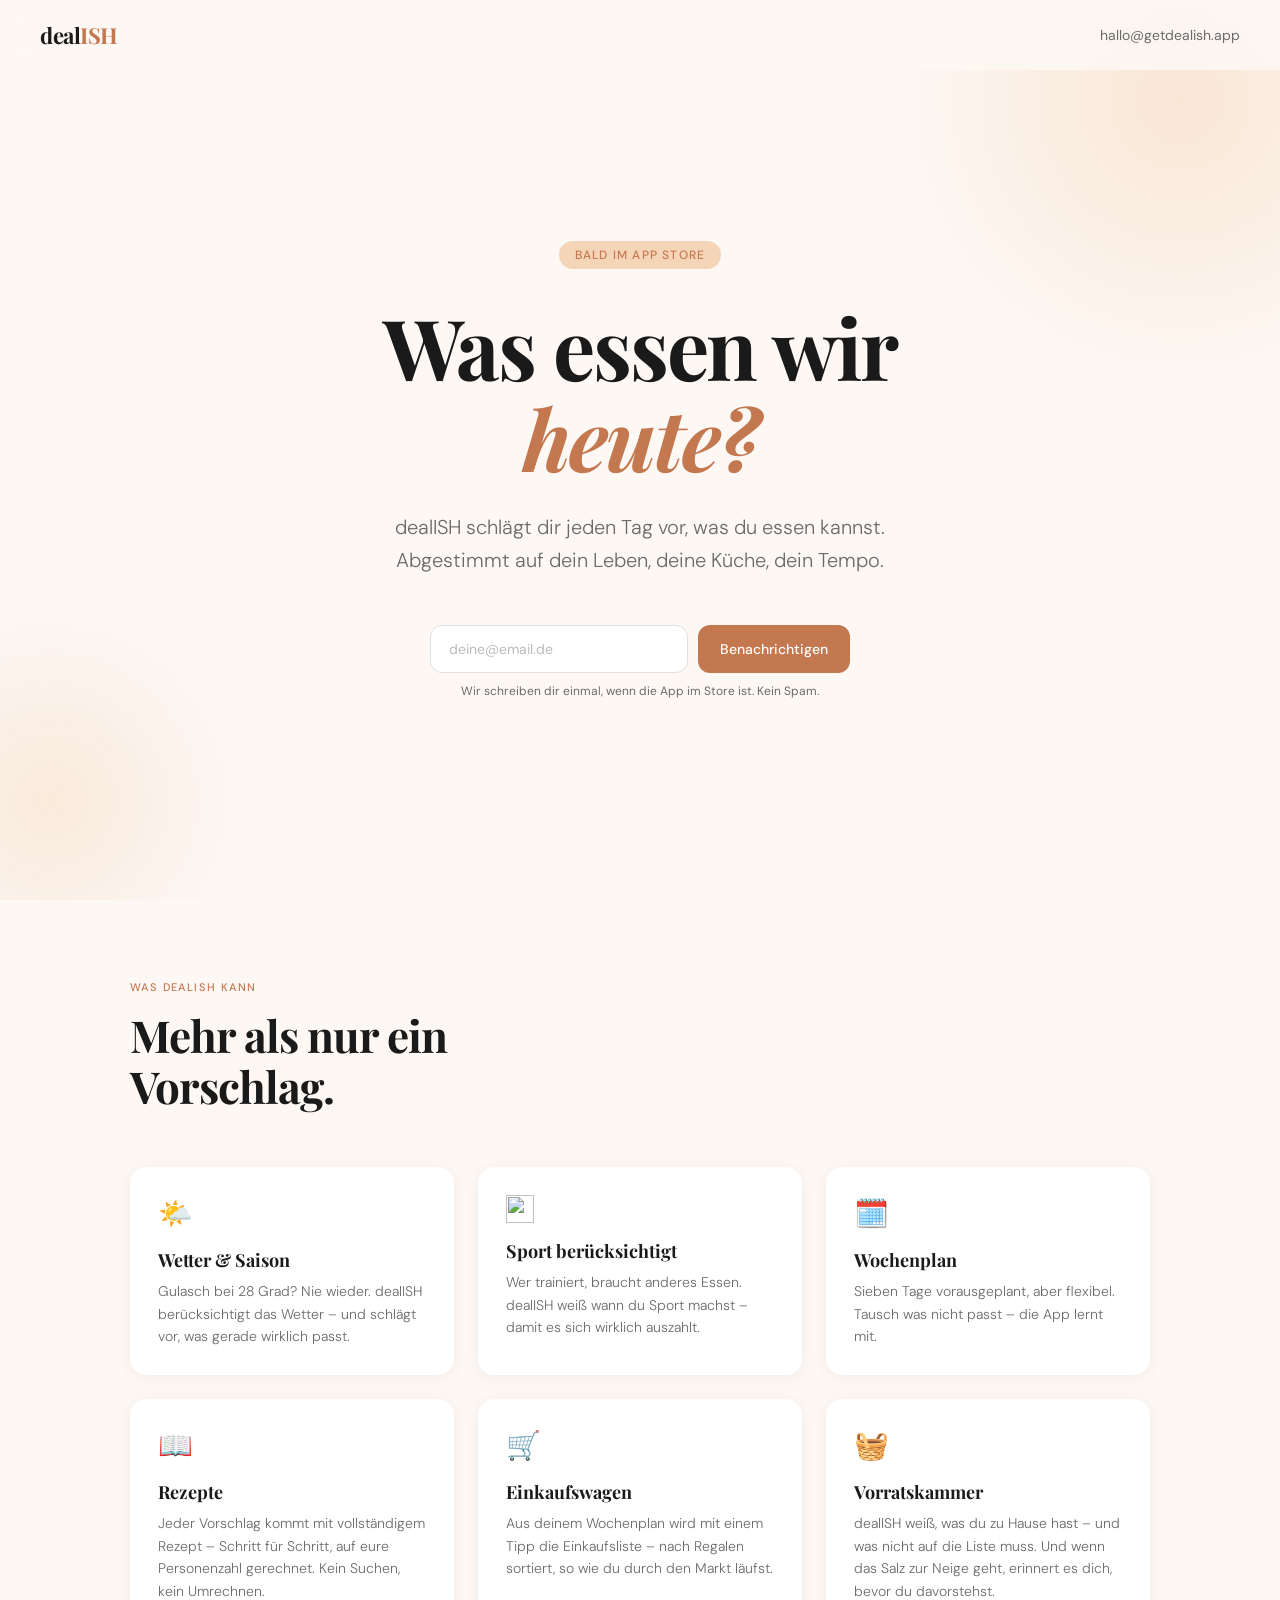
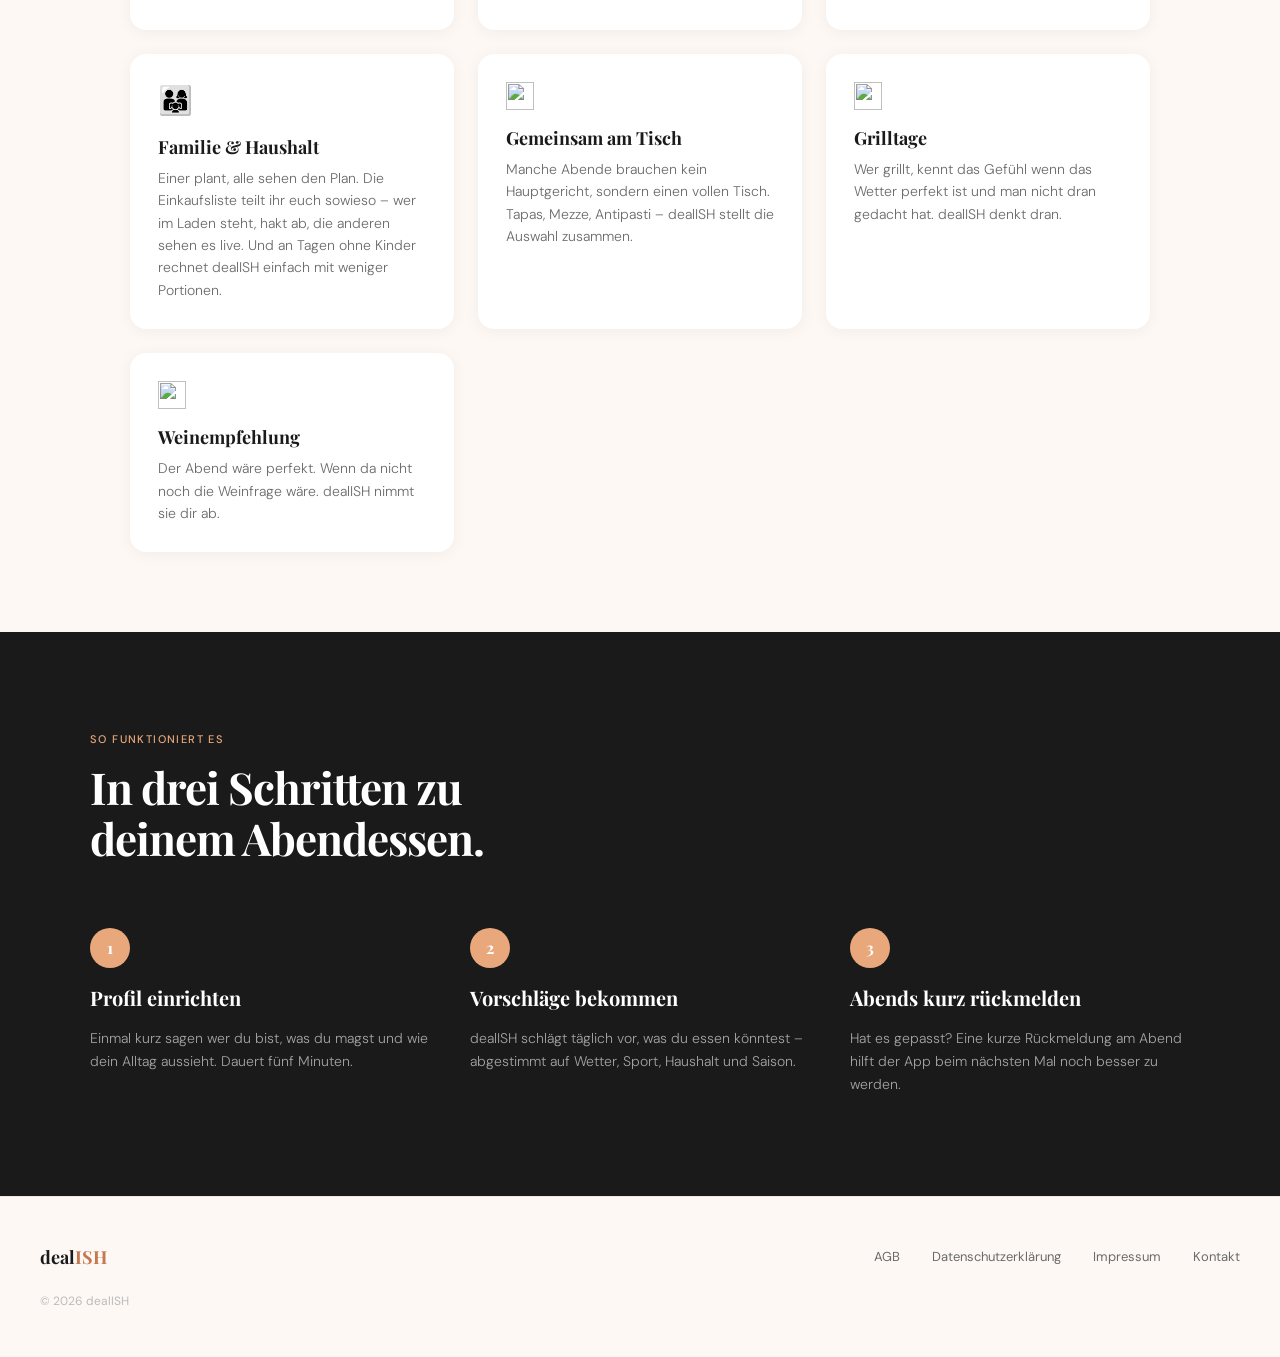
==== commit 65e500ce: "Add files via upload" ====
--- a/index.html
+++ b/index.html
@@ -271,6 +271,14 @@
       display: block;
     }
 
+    .feature-icon {
+      width: 28px;
+      height: 28px;
+      margin-bottom: 16px;
+      display: block;
+      object-fit: contain;
+    }
+
     .feature-title {
       font-family: 'Playfair Display', serif;
       font-size: 18px;
@@ -465,6 +473,38 @@
       .mockup-section { padding: 20px 20px 72px; }
     }
   </style>
+  <script type="application/ld+json">
+  {
+    "@context": "https://schema.org",
+    "@type": "WebSite",
+    "name": "dealISH",
+    "url": "https://dealish.de",
+    "description": "Smarter Essensbegleiter – tägliche Gerichtsvorschläge passend zu Wetter, Saison und deinem Leben.",
+    "inLanguage": "de",
+    "publisher": {
+      "@type": "Person",
+      "name": "Dennis Göntgens",
+      "email": "hallo@getdealish.app"
+    }
+  }
+  </script>
+  <script type="application/ld+json">
+  {
+    "@context": "https://schema.org",
+    "@type": "MobileApplication",
+    "name": "dealISH",
+    "operatingSystem": "iOS",
+    "applicationCategory": "LifestyleApplication",
+    "offers": {
+      "@type": "Offer",
+      "price": "0",
+      "priceCurrency": "EUR"
+    },
+    "description": "Smarter Essensbegleiter mit täglichem Gerichtsvorschlag – passend zu Wetter, Saison, Sport und deinem Haushalt.",
+    "inLanguage": "de",
+    "url": "https://dealish.de"
+  }
+  </script>
 </head>
 <body>
 
@@ -504,34 +544,60 @@
 
     <div class="features-grid">
       <div class="feature-card">
+        <!-- TODO: Svenja-Icon -->
         <span class="feature-emoji">🌤️</span>
         <h3 class="feature-title">Wetter & Saison</h3>
         <p class="feature-desc">Gulasch bei 28 Grad? Nie wieder. dealISH berücksichtigt das Wetter – und schlägt vor, was gerade wirklich passt.</p>
       </div>
       <div class="feature-card">
-        <span class="feature-emoji">🏃</span>
+        <img class="feature-icon" src="img/dealish_icon_sport_apricot.png" alt="" />
         <h3 class="feature-title">Sport berücksichtigt</h3>
         <p class="feature-desc">Wer trainiert, braucht anderes Essen. dealISH weiß wann du Sport machst – damit es sich wirklich auszahlt.</p>
       </div>
       <div class="feature-card">
-        <span class="feature-emoji">🍷</span>
-        <h3 class="feature-title">Weinempfehlung</h3>
-        <p class="feature-desc">Der Abend wäre perfekt. Wenn da nicht noch die Weinfrage wäre. dealISH nimmt sie dir ab.</p>
-      </div>
-      <div class="feature-card">
-        <span class="feature-emoji">🔥</span>
-        <h3 class="feature-title">Grilltage</h3>
-        <p class="feature-desc">Wer grillt, kennt das Gefühl wenn das Wetter perfekt ist und man nicht dran gedacht hat. dealISH denkt dran.</p>
-      </div>
-      <div class="feature-card">
-        <span class="feature-emoji">👨‍👩‍👧</span>
-        <h3 class="feature-title">Familie & Haushalt</h3>
-        <p class="feature-desc">Ob allein, zu zweit oder mit Kindern – die Vorschläge passen sich deinem Haushalt an.</p>
-      </div>
-      <div class="feature-card">
+        <!-- TODO: Svenja-Icon -->
         <span class="feature-emoji">🗓️</span>
         <h3 class="feature-title">Wochenplan</h3>
         <p class="feature-desc">Sieben Tage vorausgeplant, aber flexibel. Tausch was nicht passt – die App lernt mit.</p>
+      </div>
+      <div class="feature-card">
+        <!-- TODO: Svenja-Icon -->
+        <span class="feature-emoji">📖</span>
+        <h3 class="feature-title">Rezepte</h3>
+        <p class="feature-desc">Jeder Vorschlag kommt mit vollständigem Rezept – Schritt für Schritt, auf eure Personenzahl gerechnet. Kein Suchen, kein Umrechnen.</p>
+      </div>
+      <div class="feature-card">
+        <!-- TODO: Svenja-Icon -->
+        <span class="feature-emoji">🛒</span>
+        <h3 class="feature-title">Einkaufswagen</h3>
+        <p class="feature-desc">Aus deinem Wochenplan wird mit einem Tipp die Einkaufsliste – nach Regalen sortiert, so wie du durch den Markt läufst.</p>
+      </div>
+      <div class="feature-card">
+        <!-- TODO: Svenja-Icon -->
+        <span class="feature-emoji">🧺</span>
+        <h3 class="feature-title">Vorratskammer</h3>
+        <p class="feature-desc">dealISH weiß, was du zu Hause hast – und was nicht auf die Liste muss. Und wenn das Salz zur Neige geht, erinnert es dich, bevor du davorstehst.</p>
+      </div>
+      <div class="feature-card">
+        <!-- TODO: Svenja-Icon -->
+        <span class="feature-emoji">👨‍👩‍👧</span>
+        <h3 class="feature-title">Familie & Haushalt</h3>
+        <p class="feature-desc">Einer plant, alle sehen den Plan. Die Einkaufsliste teilt ihr euch sowieso – wer im Laden steht, hakt ab, die anderen sehen es live. Und an Tagen ohne Kinder rechnet dealISH einfach mit weniger Portionen.</p>
+      </div>
+      <div class="feature-card">
+        <img class="feature-icon" src="img/dealish_icon_mezze_apricot.png" alt="" />
+        <h3 class="feature-title">Gemeinsam am Tisch</h3>
+        <p class="feature-desc">Manche Abende brauchen kein Hauptgericht, sondern einen vollen Tisch. Tapas, Mezze, Antipasti – dealISH stellt die Auswahl zusammen.</p>
+      </div>
+      <div class="feature-card">
+        <img class="feature-icon" src="img/dealish_icon_grillen_apricot.png" alt="" />
+        <h3 class="feature-title">Grilltage</h3>
+        <p class="feature-desc">Wer grillt, kennt das Gefühl wenn das Wetter perfekt ist und man nicht dran gedacht hat. dealISH denkt dran.</p>
+      </div>
+      <div class="feature-card">
+        <img class="feature-icon" src="img/dealish_icon_wein_apricot.png" alt="" />
+        <h3 class="feature-title">Weinempfehlung</h3>
+        <p class="feature-desc">Der Abend wäre perfekt. Wenn da nicht noch die Weinfrage wäre. dealISH nimmt sie dir ab.</p>
       </div>
     </div>
   </section>
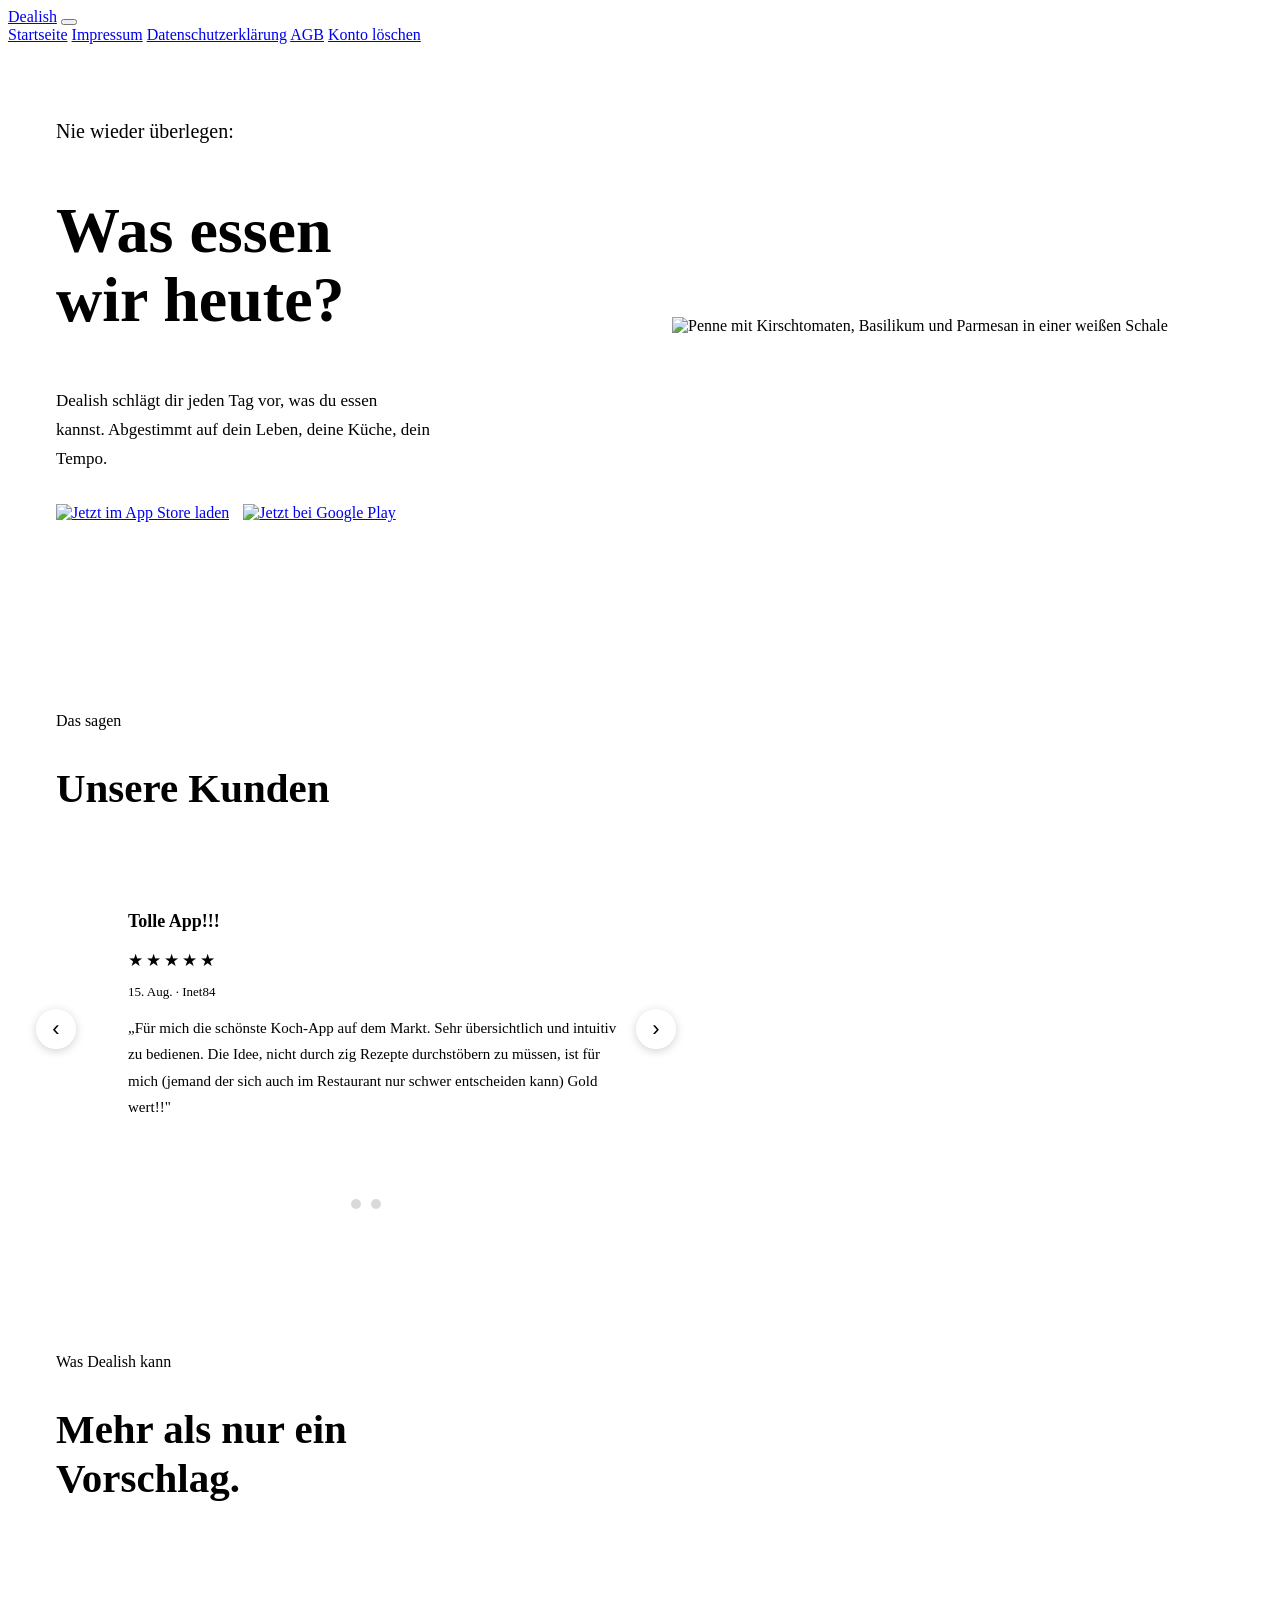
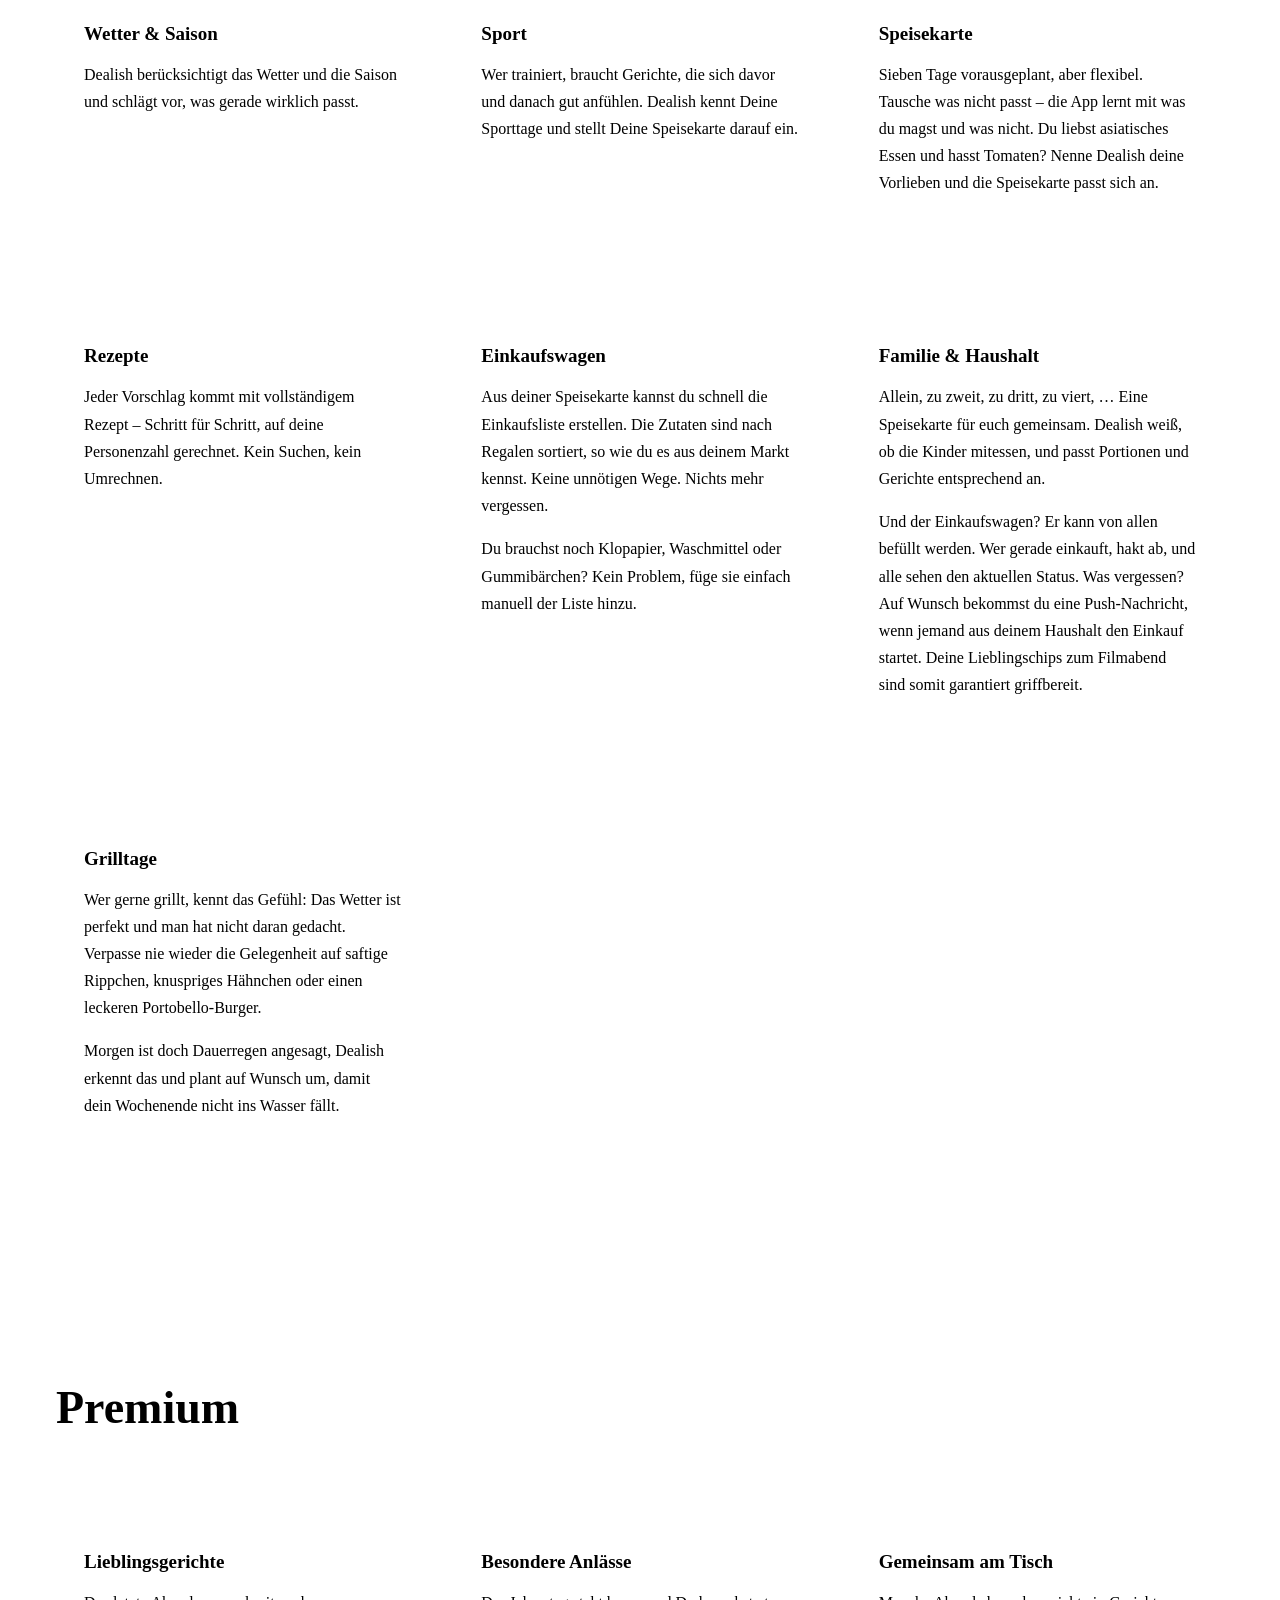
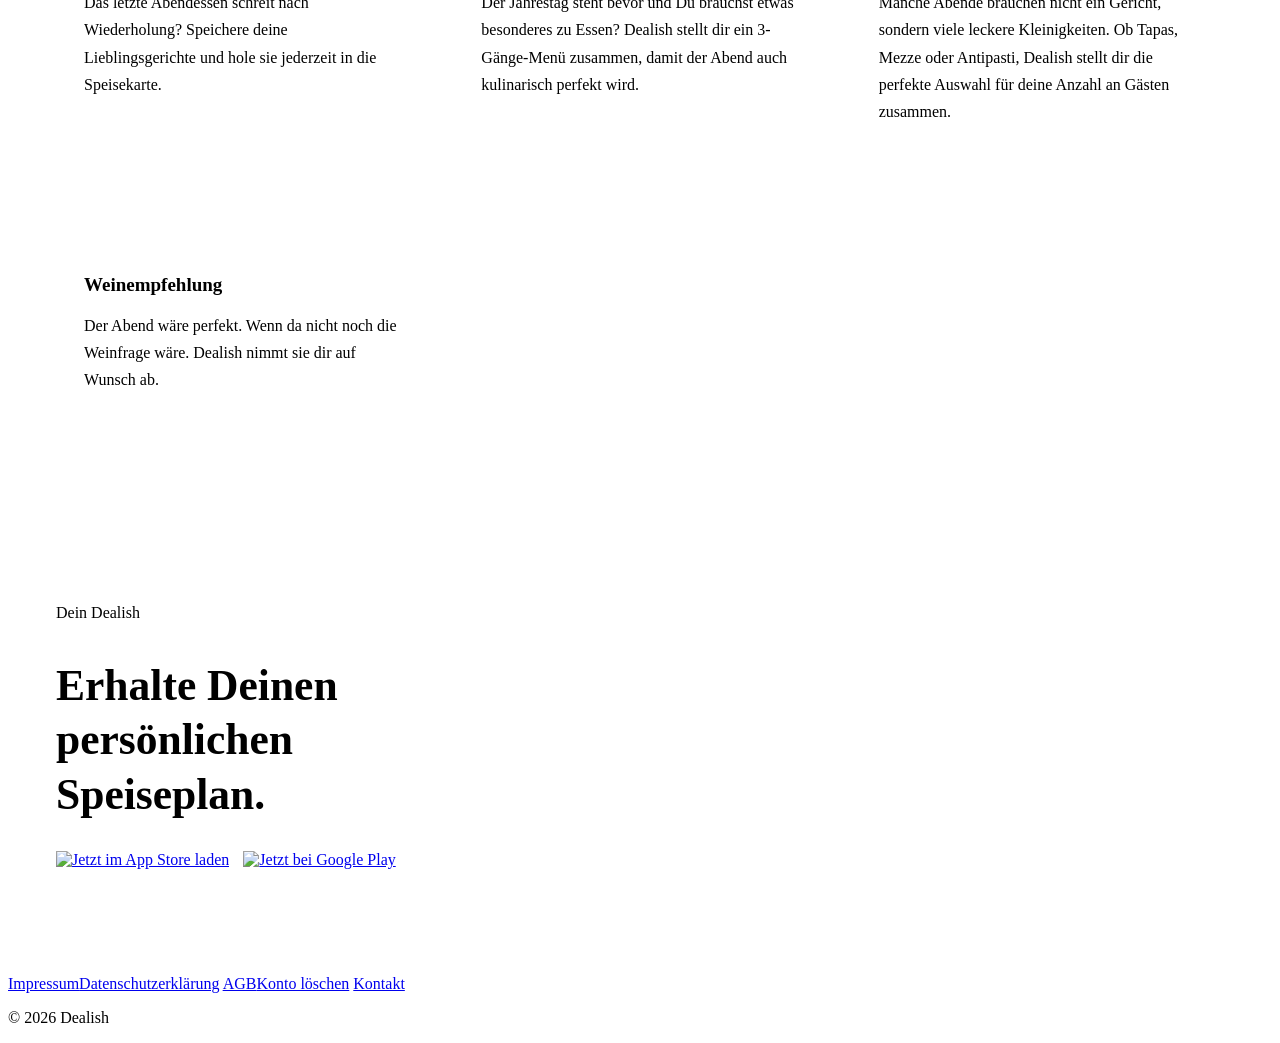
==== commit 97b81138: "Add files via upload" ====
--- a/index.html
+++ b/index.html
@@ -1,676 +1,301 @@
 <!DOCTYPE html>
 <html lang="de">
 <head>
-  <meta charset="UTF-8" />
-  <meta name="viewport" content="width=device-width, initial-scale=1.0" />
-  <title>dealISH – Was essen wir heute?</title>
-  <meta name="description" content="dealISH schlägt dir jeden Tag vor, was du essen kannst. Abgestimmt auf dein Leben, deine Küche, dein Tempo." />
-  <link rel="preconnect" href="https://fonts.googleapis.com" />
-  <link rel="preconnect" href="https://fonts.gstatic.com" crossorigin />
-  <link href="https://fonts.googleapis.com/css2?family=Playfair+Display:ital,wght@0,400;0,700;1,400&family=DM+Sans:wght@300;400;500&display=swap" rel="stylesheet" />
-  <style>
-    *, *::before, *::after { box-sizing: border-box; margin: 0; padding: 0; }
-
-    :root {
-      --apricot:        #E8A87C;
-      --apricot-light:  #F5D5B8;
-      --apricot-dark:   #C4784F;
-      --text:           #1a1a1a;
-      --text-secondary: #6b6b6b;
-      --bg:             #fdf8f4;
-      --white:          #ffffff;
-      --radius:         16px;
-    }
-
-    html { scroll-behavior: smooth; }
-
-    body {
-      font-family: 'DM Sans', sans-serif;
-      background: var(--bg);
-      color: var(--text);
-      overflow-x: hidden;
-    }
-
-    /* ── NAV ── */
-    nav {
-      position: fixed;
-      top: 0; left: 0; right: 0;
-      z-index: 100;
-      padding: 20px 40px;
-      display: flex;
-      align-items: center;
-      justify-content: space-between;
-      background: rgba(253, 248, 244, 0.85);
-      backdrop-filter: blur(12px);
-      -webkit-backdrop-filter: blur(12px);
-    }
-
-    .nav-logo {
-      font-family: 'Playfair Display', serif;
-      font-size: 22px;
-      font-weight: 700;
-      color: var(--text);
-      letter-spacing: -0.5px;
-    }
-
-    .nav-logo span {
-      color: var(--apricot-dark);
-    }
-
-    .nav-contact {
-      font-size: 14px;
-      color: var(--text-secondary);
-      text-decoration: none;
-      transition: color 0.2s;
-    }
-
-    .nav-contact:hover { color: var(--apricot-dark); }
-
-    /* ── HERO ── */
-    .hero {
-      min-height: 100vh;
-      display: flex;
-      flex-direction: column;
-      align-items: center;
-      justify-content: center;
-      padding: 120px 40px 80px;
-      text-align: center;
-      position: relative;
-      overflow: hidden;
-    }
-
-    .hero::before {
-      content: '';
-      position: absolute;
-      top: -200px; right: -200px;
-      width: 600px; height: 600px;
-      background: radial-gradient(circle, var(--apricot-light) 0%, transparent 70%);
-      opacity: 0.5;
-      pointer-events: none;
-    }
-
-    .hero::after {
-      content: '';
-      position: absolute;
-      bottom: -100px; left: -150px;
-      width: 400px; height: 400px;
-      background: radial-gradient(circle, var(--apricot-light) 0%, transparent 70%);
-      opacity: 0.4;
-      pointer-events: none;
-    }
-
-    .hero-badge {
-      display: inline-block;
-      background: var(--apricot-light);
-      color: var(--apricot-dark);
-      font-size: 12px;
-      font-weight: 500;
-      letter-spacing: 1.2px;
-      text-transform: uppercase;
-      padding: 6px 16px;
-      border-radius: 100px;
-      margin-bottom: 32px;
-      animation: fadeUp 0.6s ease both;
-    }
-
-    .hero h1 {
-      font-family: 'Playfair Display', serif;
-      font-size: clamp(42px, 7vw, 84px);
-      font-weight: 700;
-      line-height: 1.08;
-      letter-spacing: -2px;
-      max-width: 820px;
-      animation: fadeUp 0.6s 0.1s ease both;
-    }
-
-    .hero h1 em {
-      font-style: italic;
-      color: var(--apricot-dark);
-    }
-
-    .hero-sub {
-      font-size: clamp(16px, 2.2vw, 20px);
-      color: var(--text-secondary);
-      font-weight: 300;
-      line-height: 1.65;
-      max-width: 520px;
-      margin: 28px auto 0;
-      animation: fadeUp 0.6s 0.2s ease both;
-    }
-
-    .hero-store {
-      margin-top: 48px;
-      display: flex;
-      gap: 16px;
-      justify-content: center;
-      flex-wrap: wrap;
-      animation: fadeUp 0.6s 0.4s ease both;
-    }
-
-    .store-btn {
-      display: flex;
-      align-items: center;
-      gap: 10px;
-      background: var(--text);
-      color: var(--white);
-      text-decoration: none;
-      padding: 14px 24px;
-      border-radius: 12px;
-      font-size: 14px;
-      font-weight: 500;
-      transition: transform 0.2s, box-shadow 0.2s;
-    }
-
-    .store-btn:hover {
-      transform: translateY(-2px);
-      box-shadow: 0 8px 24px rgba(0,0,0,0.15);
-    }
-
-    .store-btn.coming {
-      background: var(--white);
-      color: var(--text-secondary);
-      border: 1px solid #e0e0e0;
-      cursor: default;
-    }
-
-    .store-btn.coming:hover { transform: none; box-shadow: none; }
-
-    .store-icon { font-size: 20px; }
-
-    /* ── MOCKUP PLACEHOLDER ── */
-    .mockup-section {
-      padding: 40px 40px 100px;
-      display: flex;
-      justify-content: center;
-    }
-
-    .mockup-placeholder {
-      width: 280px;
-      height: 560px;
-      background: var(--white);
-      border-radius: 40px;
-      box-shadow: 0 24px 80px rgba(0,0,0,0.10), 0 0 0 1px rgba(0,0,0,0.05);
-      display: flex;
-      flex-direction: column;
-      align-items: center;
-      justify-content: center;
-      gap: 12px;
-      position: relative;
-      overflow: hidden;
-    }
-
-    .mockup-placeholder::before {
-      content: '';
-      position: absolute;
-      top: 0; left: 0; right: 0;
-      height: 6px;
-      background: var(--apricot);
-      border-radius: 40px 40px 0 0;
-    }
-
-    .mockup-placeholder-icon {
-      font-size: 48px;
-    }
-
-    .mockup-placeholder-text {
-      font-size: 13px;
-      color: var(--text-secondary);
-      text-align: center;
-      padding: 0 32px;
-      line-height: 1.5;
-    }
-
-    /* ── FEATURES ── */
-    .features {
-      padding: 80px 40px;
-      max-width: 1100px;
-      margin: 0 auto;
-    }
-
-    .section-label {
-      font-size: 11px;
-      font-weight: 500;
-      letter-spacing: 1.4px;
-      text-transform: uppercase;
-      color: var(--apricot-dark);
-      margin-bottom: 16px;
-    }
-
-    .section-title {
-      font-family: 'Playfair Display', serif;
-      font-size: clamp(28px, 4vw, 44px);
-      font-weight: 700;
-      letter-spacing: -1px;
-      line-height: 1.15;
-      max-width: 500px;
-      margin-bottom: 56px;
-    }
-
-    .features-grid {
-      display: grid;
-      grid-template-columns: repeat(auto-fit, minmax(260px, 1fr));
-      gap: 24px;
-    }
-
-    .feature-card {
-      background: var(--white);
-      border-radius: var(--radius);
-      padding: 28px;
-      box-shadow: 0 2px 16px rgba(0,0,0,0.05);
-      transition: transform 0.2s, box-shadow 0.2s;
-    }
-
-    .feature-card:hover {
-      transform: translateY(-4px);
-      box-shadow: 0 8px 32px rgba(0,0,0,0.09);
-    }
-
-    .feature-emoji {
-      font-size: 28px;
-      margin-bottom: 16px;
-      display: block;
-    }
-
-    .feature-icon {
-      width: 28px;
-      height: 28px;
-      margin-bottom: 16px;
-      display: block;
-      object-fit: contain;
-    }
-
-    .feature-title {
-      font-family: 'Playfair Display', serif;
-      font-size: 18px;
-      font-weight: 700;
-      margin-bottom: 8px;
-    }
-
-    .feature-desc {
-      font-size: 14px;
-      color: var(--text-secondary);
-      line-height: 1.6;
-      font-weight: 300;
-    }
-
-    /* ── HOW IT WORKS ── */
-    .how {
-      background: var(--text);
-      color: var(--white);
-      padding: 100px 40px;
-    }
-
-    .how-inner {
-      max-width: 1100px;
-      margin: 0 auto;
-    }
-
-    .how .section-label { color: var(--apricot); }
-
-    .how .section-title {
-      color: var(--white);
-      margin-bottom: 64px;
-    }
-
-    .how-steps {
-      display: grid;
-      grid-template-columns: repeat(auto-fit, minmax(220px, 1fr));
-      gap: 40px;
-    }
-
-    .how-step {
-      display: flex;
-      flex-direction: column;
-      gap: 16px;
-    }
-
-    .step-number {
-      width: 40px; height: 40px;
-      border-radius: 50%;
-      background: var(--apricot);
-      color: var(--white);
-      display: flex;
-      align-items: center;
-      justify-content: center;
-      font-family: 'Playfair Display', serif;
-      font-size: 16px;
-      font-weight: 700;
-    }
-
-    .step-title {
-      font-family: 'Playfair Display', serif;
-      font-size: 20px;
-      font-weight: 700;
-    }
-
-    .step-desc {
-      font-size: 14px;
-      color: rgba(255,255,255,0.6);
-      line-height: 1.65;
-      font-weight: 300;
-    }
-
-    /* ── FOOTER ── */
-    footer {
-      padding: 48px 40px;
-      border-top: 1px solid #ece8e3;
-      display: flex;
-      flex-wrap: wrap;
-      gap: 24px;
-      align-items: center;
-      justify-content: space-between;
-    }
-
-    .footer-logo {
-      font-family: 'Playfair Display', serif;
-      font-size: 18px;
-      font-weight: 700;
-      color: var(--text);
-    }
-
-    .footer-logo span { color: var(--apricot-dark); }
-
-    .footer-links {
-      display: flex;
-      gap: 32px;
-      flex-wrap: wrap;
-    }
-
-    .footer-links a {
-      font-size: 13px;
-      color: var(--text-secondary);
-      text-decoration: none;
-      transition: color 0.2s;
-    }
-
-    .footer-links a:hover { color: var(--text); }
-
-    .footer-copy {
-      font-size: 12px;
-      color: #bbb;
-      width: 100%;
-    }
-
-    /* ── WAITLIST ── */
-    .waitlist {
-      margin-top: 48px;
-      width: 100%;
-      max-width: 420px;
-      animation: fadeUp 0.6s 0.4s ease both;
-    }
-
-    .waitlist-form {
-      display: flex;
-      gap: 10px;
-      width: 100%;
-    }
-
-    .waitlist-input {
-      flex: 1;
-      padding: 14px 18px;
-      border-radius: 12px;
-      border: 1px solid #e0e0e0;
-      font-family: 'DM Sans', sans-serif;
-      font-size: 14px;
-      color: var(--text);
-      background: var(--white);
-      outline: none;
-      transition: border-color 0.2s;
-    }
-
-    .waitlist-input:focus { border-color: var(--apricot-dark); }
-    .waitlist-input::placeholder { color: #bbb; }
-
-    .waitlist-btn {
-      padding: 14px 22px;
-      border-radius: 12px;
-      border: none;
-      background: var(--apricot-dark);
-      color: var(--white);
-      font-family: 'DM Sans', sans-serif;
-      font-size: 14px;
-      font-weight: 500;
-      cursor: pointer;
-      white-space: nowrap;
-      transition: background 0.2s, transform 0.2s;
-    }
-
-    .waitlist-btn:hover { background: #b36a42; transform: translateY(-1px); }
-    .waitlist-btn:disabled { opacity: 0.6; cursor: default; transform: none; }
-
-    .waitlist-hint {
-      margin-top: 10px;
-      font-size: 12px;
-      color: var(--text-secondary);
-      text-align: center;
-    }
-
-    .waitlist-success {
-      display: none;
-      padding: 14px 20px;
-      background: #f0faf4;
-      border-radius: 12px;
-      border: 1px solid #b6e8c8;
-      font-size: 14px;
-      color: #2d7a4f;
-      text-align: center;
-    }
-
-    /* ── ANIMATIONS ── */
-    @keyframes fadeUp {
-      from { opacity: 0; transform: translateY(24px); }
-      to   { opacity: 1; transform: translateY(0); }
-    }
-
-    /* ── RESPONSIVE ── */
-    @media (max-width: 600px) {
-      nav { padding: 16px 20px; }
-      .hero { padding: 100px 20px 60px; }
-      .hero-quote { padding: 20px 24px; }
-      .features { padding: 60px 20px; }
-      .how { padding: 72px 20px; }
-      footer { padding: 40px 20px; }
-      .mockup-section { padding: 20px 20px 72px; }
-    }
-  </style>
-  <script type="application/ld+json">
-  {
-    "@context": "https://schema.org",
-    "@type": "WebSite",
-    "name": "dealISH",
-    "url": "https://dealish.de",
-    "description": "Smarter Essensbegleiter – tägliche Gerichtsvorschläge passend zu Wetter, Saison und deinem Leben.",
-    "inLanguage": "de",
-    "publisher": {
-      "@type": "Person",
-      "name": "Dennis Göntgens",
-      "email": "hallo@getdealish.app"
-    }
+<meta charset="UTF-8" />
+<meta name="viewport" content="width=device-width, initial-scale=1.0" />
+<title>Dealish – Was essen wir heute?</title>
+<meta name="description" content="Dealish schlägt dir jeden Tag vor, was du essen kannst. Abgestimmt auf dein Leben, deine Küche, dein Tempo." />
+<link rel="stylesheet" href="css/tokens.css" />
+<link rel="stylesheet" href="css/site.css" />
+<script type="application/ld+json">
+{
+  "@context": "https://schema.org",
+  "@type": "WebSite",
+  "name": "Dealish",
+  "url": "https://dealish.de",
+  "description": "Smarter Essensbegleiter – tägliche Gerichtsvorschläge passend zu Wetter, Saison und deinem Leben.",
+  "inLanguage": "de",
+  "publisher": {
+    "@type": "Person",
+    "name": "Dennis Göntgens",
+    "email": "hallo@getdealish.app"
   }
-  </script>
-  <script type="application/ld+json">
-  {
-    "@context": "https://schema.org",
-    "@type": "MobileApplication",
-    "name": "dealISH",
-    "operatingSystem": "iOS",
-    "applicationCategory": "LifestyleApplication",
-    "offers": {
-      "@type": "Offer",
-      "price": "0",
-      "priceCurrency": "EUR"
-    },
-    "description": "Smarter Essensbegleiter mit täglichem Gerichtsvorschlag – passend zu Wetter, Saison, Sport und deinem Haushalt.",
-    "inLanguage": "de",
-    "url": "https://dealish.de"
+}
+</script>
+<script type="application/ld+json">
+{
+  "@context": "https://schema.org",
+  "@type": "MobileApplication",
+  "name": "Dealish",
+  "operatingSystem": "iOS, Android",
+  "applicationCategory": "LifestyleApplication",
+  "description": "Smarter Essensbegleiter mit täglichem Gerichtsvorschlag – passend zu Wetter, Saison, Sport und deinem Haushalt.",
+  "inLanguage": "de",
+  "url": "https://dealish.de"
+}
+</script>
+<style>
+  /* Seiten-spezifisch (nur Startseite) — Kopf/Menü/Footer/Tokens sind geteilt. */
+
+  .icon-platz { width:38px;height:38px;border:1px dashed var(--apricot);border-radius:8px;
+                margin-bottom:14px;display:flex;align-items:center;justify-content:center;
+                font-size:9px;color:var(--apricot);text-align:center;line-height:1.1 }
+  .karte-icon { height:38px;width:auto;margin-bottom:14px;display:block }
+
+  .hero { max-width: 1240px; margin: 0 auto; padding: 56px 48px 80px;
+          display: grid; grid-template-columns: 1fr; gap: 48px; align-items: center }
+  @media (min-width: 900px) { .hero { grid-template-columns: 1fr 1fr; gap: 64px } }
+  .hero-vorzeile { font-size: 20px; font-weight: 500; color: var(--text); margin-bottom: 4px }
+  .hero h1 { font-size: clamp(42px, 5vw, 68px); font-weight: 700; line-height: 1.08; color: var(--apricot) }
+  .hero-sub { font-size: 17px; font-weight: 300; line-height: 1.7; color: var(--text-sekundaer); margin-top: 22px; max-width: 44ch }
+  .store-reihe { margin-top: 30px; display: flex; gap: 14px; flex-wrap: wrap; align-items: center }
+  .store-btn { display:inline-flex;align-items:center;border-radius:var(--r-card) }
+  .store-btn img { height: 48px; width: auto; display: block }
+  .store-btn:focus-visible { outline: 3px solid var(--apricot); outline-offset: 3px }
+  .hero-bild-wrap { position: relative }
+  .hero-bild { display:block; width:100%; height:auto; border-radius: var(--r-sheet) }
+  .hero-mockup { position: absolute; top: 50%; left: 32%; transform: translate(-50%, -50%);
+                 height: 90%; width: auto }
+
+  .abschnitt { max-width: 1240px; margin: 0 auto; padding: 0 48px 80px }
+  .ton-band { background: var(--ton-warm) }
+  .ton-band .abschnitt { padding-top: 64px; padding-bottom: 64px }
+  .ton-band + .abschnitt { padding-top: 64px }
+  .abschnitt h2 { font-size: clamp(28px, 3.2vw, 42px); font-weight: 600; line-height: 1.2;
+                  color: var(--blau); margin-bottom: 36px; max-width: 18ch }
+
+  .zitat-karussell { position: relative; max-width: 600px }
+  .zitat-fenster { overflow: hidden; border-radius: var(--r-card) }
+  .zitat-fenster:focus-visible { outline: 3px solid var(--apricot); outline-offset: 3px }
+  .zitat-spur { display: flex; align-items: stretch; list-style: none;
+                transition: transform 0.4s ease }
+  @media (prefers-reduced-motion: reduce) { .zitat-spur { transition: none } }
+  .zitat-karte { flex: 0 0 100%; background: var(--weiss); border-radius: var(--r-card);
+                 padding: 28px 32px; box-sizing: border-box }
+  .zitat-titel { font-size: 18px; font-weight: 600 }
+  .zitat-sterne { color: var(--apricot); font-size: 17px; letter-spacing: 3px; margin: 8px 0 }
+  .zitat-meta { font-size: 13px; color: var(--text-sekundaer); margin-bottom: 14px }
+  .zitat-text { font-size: 15px; font-weight: 300; line-height: 1.75 }
+
+  .zitat-pfeil { position: absolute; top: 50%; transform: translateY(-50%); z-index: 2;
+                 width: 40px; height: 40px; border-radius: 50%; border: none;
+                 background: var(--weiss); color: var(--apricot); font-size: 22px; line-height: 1;
+                 display: flex; align-items: center; justify-content: center;
+                 cursor: pointer; box-shadow: 0 2px 10px rgba(0,0,0,0.18) }
+  .zitat-pfeil:focus-visible { outline: 3px solid var(--apricot); outline-offset: 2px }
+  .zitat-pfeil-links { left: -20px }
+  .zitat-pfeil-rechts { right: -20px }
+  @media (max-width: 640px) {
+    .zitat-pfeil-links { left: -6px }
+    .zitat-pfeil-rechts { right: -6px }
   }
-  </script>
+
+  .zitat-punkte { display: flex; gap: 10px; justify-content: center; margin-top: 20px }
+  .zitat-punkt { width: 10px; height: 10px; border-radius: 50%; border: none; padding: 0;
+                 background: rgba(0,0,0,0.15); cursor: pointer }
+  .zitat-punkt[aria-current="true"] { background: var(--apricot) }
+  .zitat-punkt:focus-visible { outline: 3px solid var(--apricot); outline-offset: 3px }
+
+  .karten { display: grid; grid-template-columns: repeat(auto-fit, minmax(min(290px, 100%), 1fr)); gap: 24px }
+  .karte { background: var(--karte); border-radius: var(--r-card); padding: 26px 28px }
+  .karte h3 { font-size: 19px; font-weight: 600; margin-bottom: 8px }
+  .karte p { font-size: 16px; font-weight: 300; line-height: 1.7; color: var(--text-sekundaer) }
+  .karte p + p { margin-top: 10px }
+
+  .premium { background: var(--apricot) }
+  .premium-inner { max-width: 1240px; margin: 0 auto; padding: 68px 48px 76px }
+  .premium .label { color: rgba(255,255,255,0.9) }
+  .premium h2 { font-size: clamp(30px, 3.6vw, 46px); font-weight: 700; color: var(--weiss); margin-bottom: 34px }
+  .premium .karte { background: var(--weiss) }
+
+  .schluss { max-width: 1240px; margin: 0 auto; padding: 76px 48px }
+  .schluss h2 { font-size: clamp(28px, 3.4vw, 44px); font-weight: 600; color: var(--blau); line-height: 1.25; margin-bottom: 28px; max-width: 20ch }
+
+  @media (max-width: 640px) {
+    .hero { padding: 32px 20px 52px }
+    .abschnitt, .schluss { padding-left: 20px; padding-right: 20px; padding-bottom: 52px }
+    .premium-inner { padding: 48px 20px 56px }
+    .ton-band .abschnitt { padding-top: 52px; padding-bottom: 52px }
+    .ton-band + .abschnitt { padding-top: 52px }
+  }
+</style>
 </head>
 <body>
 
-  <!-- NAV -->
-  <nav>
-    <div class="nav-logo">deal<span>ISH</span></div>
-    <a class="nav-contact" href="mailto:hallo@getdealish.app">hallo@getdealish.app</a>
-  </nav>
-
-  <!-- HERO -->
+<!-- KOPF -->
+<div class="kopf">
+  <a class="logo" href="index.html">Dealish</a>
+  <button class="burger" id="burger" aria-label="Menü öffnen" aria-expanded="false"><span></span><span></span><span></span></button>
+</div>
+
+<div class="schleier" id="schleier"></div>
+<nav class="menue" id="menue">
+  <a href="index.html" class="aktiv">Startseite</a>
+  <a href="impressum.html">Impressum</a>
+  <a href="datenschutz.html">Datenschutzerklärung</a>
+  <a href="agb.html">AGB</a>
+  <a href="konto-loeschen.html">Konto löschen</a>
+</nav>
+
+<main>
   <section class="hero">
-    <div class="hero-badge">Bald im App Store</div>
-    <h1>Was essen wir<br /><em>heute?</em></h1>
-    <p class="hero-sub">
-      dealISH schlägt dir jeden Tag vor, was du essen kannst.<br />
-      Abgestimmt auf dein Leben, deine Küche, dein Tempo.
-    </p>
-
-    <div class="waitlist">
-      <form class="waitlist-form" id="waitlistForm">
-        <input class="waitlist-input" type="email" name="email" placeholder="deine@email.de" required />
-        <button class="waitlist-btn" type="submit" id="waitlistBtn">Benachrichtigen</button>
-      </form>
-      <div class="waitlist-success" id="waitlistSuccess">
-        ✓ &nbsp;Danke – wir melden uns wenn dealISH live geht.
-      </div>
-      <p class="waitlist-hint">Wir schreiben dir einmal, wenn die App im Store ist. Kein Spam.</p>
-    </div>
-  </section>
-
-
-
-  <!-- FEATURES -->
-  <section class="features">
-    <p class="section-label">Was dealISH kann</p>
-    <h2 class="section-title">Mehr als nur ein Vorschlag.</h2>
-
-    <div class="features-grid">
-      <div class="feature-card">
-        <!-- TODO: Svenja-Icon -->
-        <span class="feature-emoji">🌤️</span>
-        <h3 class="feature-title">Wetter & Saison</h3>
-        <p class="feature-desc">Gulasch bei 28 Grad? Nie wieder. dealISH berücksichtigt das Wetter – und schlägt vor, was gerade wirklich passt.</p>
-      </div>
-      <div class="feature-card">
-        <img class="feature-icon" src="img/dealish_icon_sport_apricot.png" alt="" />
-        <h3 class="feature-title">Sport berücksichtigt</h3>
-        <p class="feature-desc">Wer trainiert, braucht anderes Essen. dealISH weiß wann du Sport machst – damit es sich wirklich auszahlt.</p>
-      </div>
-      <div class="feature-card">
-        <!-- TODO: Svenja-Icon -->
-        <span class="feature-emoji">🗓️</span>
-        <h3 class="feature-title">Wochenplan</h3>
-        <p class="feature-desc">Sieben Tage vorausgeplant, aber flexibel. Tausch was nicht passt – die App lernt mit.</p>
-      </div>
-      <div class="feature-card">
-        <!-- TODO: Svenja-Icon -->
-        <span class="feature-emoji">📖</span>
-        <h3 class="feature-title">Rezepte</h3>
-        <p class="feature-desc">Jeder Vorschlag kommt mit vollständigem Rezept – Schritt für Schritt, auf eure Personenzahl gerechnet. Kein Suchen, kein Umrechnen.</p>
-      </div>
-      <div class="feature-card">
-        <!-- TODO: Svenja-Icon -->
-        <span class="feature-emoji">🛒</span>
-        <h3 class="feature-title">Einkaufswagen</h3>
-        <p class="feature-desc">Aus deinem Wochenplan wird mit einem Tipp die Einkaufsliste – nach Regalen sortiert, so wie du durch den Markt läufst.</p>
-      </div>
-      <div class="feature-card">
-        <!-- TODO: Svenja-Icon -->
-        <span class="feature-emoji">🧺</span>
-        <h3 class="feature-title">Vorratskammer</h3>
-        <p class="feature-desc">dealISH weiß, was du zu Hause hast – und was nicht auf die Liste muss. Und wenn das Salz zur Neige geht, erinnert es dich, bevor du davorstehst.</p>
-      </div>
-      <div class="feature-card">
-        <!-- TODO: Svenja-Icon -->
-        <span class="feature-emoji">👨‍👩‍👧</span>
-        <h3 class="feature-title">Familie & Haushalt</h3>
-        <p class="feature-desc">Einer plant, alle sehen den Plan. Die Einkaufsliste teilt ihr euch sowieso – wer im Laden steht, hakt ab, die anderen sehen es live. Und an Tagen ohne Kinder rechnet dealISH einfach mit weniger Portionen.</p>
-      </div>
-      <div class="feature-card">
-        <img class="feature-icon" src="img/dealish_icon_mezze_apricot.png" alt="" />
-        <h3 class="feature-title">Gemeinsam am Tisch</h3>
-        <p class="feature-desc">Manche Abende brauchen kein Hauptgericht, sondern einen vollen Tisch. Tapas, Mezze, Antipasti – dealISH stellt die Auswahl zusammen.</p>
-      </div>
-      <div class="feature-card">
-        <img class="feature-icon" src="img/dealish_icon_grillen_apricot.png" alt="" />
-        <h3 class="feature-title">Grilltage</h3>
-        <p class="feature-desc">Wer grillt, kennt das Gefühl wenn das Wetter perfekt ist und man nicht dran gedacht hat. dealISH denkt dran.</p>
-      </div>
-      <div class="feature-card">
-        <img class="feature-icon" src="img/dealish_icon_wein_apricot.png" alt="" />
-        <h3 class="feature-title">Weinempfehlung</h3>
-        <p class="feature-desc">Der Abend wäre perfekt. Wenn da nicht noch die Weinfrage wäre. dealISH nimmt sie dir ab.</p>
-      </div>
-    </div>
-  </section>
-
-  <!-- HOW IT WORKS -->
-  <section class="how">
-    <div class="how-inner">
-      <p class="section-label">So funktioniert es</p>
-      <h2 class="section-title">In drei Schritten zu deinem Abendessen.</h2>
-
-      <div class="how-steps">
-        <div class="how-step">
-          <div class="step-number">1</div>
-          <h3 class="step-title">Profil einrichten</h3>
-          <p class="step-desc">Einmal kurz sagen wer du bist, was du magst und wie dein Alltag aussieht. Dauert fünf Minuten.</p>
+    <div>
+      <p class="hero-vorzeile">Nie wieder überlegen:</p>
+      <h1>Was essen<br />wir heute?</h1>
+      <p class="hero-sub">Dealish schlägt dir jeden Tag vor, was du essen kannst. Abgestimmt auf dein Leben, deine Küche, dein Tempo.</p>
+      <div class="store-reihe">
+        <a class="store-btn" href="https://apps.apple.com/app/id6769851884">
+          <img src="img/Download_on_the_App_Store_Badge_DE_RGB_blk_092917.svg" alt="Jetzt im App Store laden" />
+        </a>
+        <a class="store-btn" href="https://play.google.com/store/apps/details?id=app.getdealish.app">
+          <img src="img/GetItOnGooglePlay_Badge_Web_color_German.svg" alt="Jetzt bei Google Play" />
+        </a>
+      </div>
+    </div>
+    <div class="hero-bild-wrap">
+      <img class="hero-bild" src="img/hero-essen.png" alt="Penne mit Kirschtomaten, Basilikum und Parmesan in einer weißen Schale" />
+      <img class="hero-mockup" src="img/hero-mockup.png" alt="" />
+    </div>
+  </section>
+
+  <div class="ton-band">
+  <section class="abschnitt">
+    <p class="label">Das sagen</p>
+    <h2>Unsere Kunden</h2>
+    <div class="zitat-karussell" role="region" aria-roledescription="Karussell" aria-label="Kundenstimmen">
+      <div class="zitat-fenster" id="zitatFenster" tabindex="0">
+        <ul class="zitat-spur" id="zitatSpur">
+          <li class="zitat-karte" aria-hidden="false">
+            <p class="zitat-titel">Tolle App!!!</p>
+            <div class="zitat-sterne" aria-hidden="true">★★★★★</div>
+            <p class="zitat-meta">15. Aug. · Inet84</p>
+            <p class="zitat-text">„Für mich die schönste Koch-App auf dem Markt. Sehr übersichtlich und intuitiv zu bedienen. Die Idee, nicht durch zig Rezepte durchstöbern zu müssen, ist für mich (jemand der sich auch im Restaurant nur schwer entscheiden kann) Gold wert!!"</p>
+          </li>
+          <li class="zitat-karte" aria-hidden="true">
+            <p class="zitat-titel">Das habe ich gebraucht!</p>
+            <div class="zitat-sterne" aria-hidden="true">★★★★★</div>
+            <p class="zitat-meta">7. Aug. · Lumo.97</p>
+            <p class="zitat-text">„Tolle App, die mir meinen Alltag zwischen Familie, Arbeit und Sport erleichtert. Die Auswahl der Rezepte gefällt mir sehr gut und regt an, neue Dinge zu probieren! Habe die App in meinen Alltag komplett integriert."</p>
+          </li>
+          <li class="zitat-karte" aria-hidden="true">
+            <p class="zitat-titel">Praktischer Alltagshelfer</p>
+            <div class="zitat-sterne" aria-hidden="true">★★★★★</div>
+            <p class="zitat-meta">14. Aug. · DeMaliKey</p>
+            <p class="zitat-text">„Eine wirklich tolle App für alle, die gerne abwechslungsreich kochen. Die Rezepte sind vielfältig, gut erklärt und lassen sich unkompliziert nachkochen. Besonders gefällt mir, dass es immer wieder neue Ideen gibt und man nicht ständig das Gleiche kocht. Eine schöne und praktische App für den Alltag!"</p>
+          </li>
+        </ul>
+      </div>
+      <button type="button" class="zitat-pfeil zitat-pfeil-links" aria-label="Vorheriges Zitat">‹</button>
+      <button type="button" class="zitat-pfeil zitat-pfeil-rechts" aria-label="Nächstes Zitat">›</button>
+      <div class="zitat-punkte">
+        <button type="button" class="zitat-punkt" aria-label="Zitat 1 von 3" aria-current="true"></button>
+        <button type="button" class="zitat-punkt" aria-label="Zitat 2 von 3" aria-current="false"></button>
+        <button type="button" class="zitat-punkt" aria-label="Zitat 3 von 3" aria-current="false"></button>
+      </div>
+    </div>
+  </section>
+  </div>
+
+  <section class="abschnitt">
+    <p class="label">Was Dealish kann</p>
+    <h2>Mehr als nur ein Vorschlag.</h2>
+    <div class="karten">
+      <div class="karte">
+        <img class="karte-icon" src="img/dealish_icon_wetter-sonne-wolken_apricot_3x.png" alt="" />
+        <h3>Wetter &amp; Saison</h3>
+        <p>Dealish berücksichtigt das Wetter und die Saison und schlägt vor, was gerade wirklich passt.</p>
+      </div>
+      <div class="karte">
+        <img class="karte-icon" src="img/dealish_icon_sport_apricot_3x.png" alt="" />
+        <h3>Sport</h3>
+        <p>Wer trainiert, braucht Gerichte, die sich davor und danach gut anfühlen. Dealish kennt Deine Sporttage und stellt Deine Speisekarte darauf ein.</p>
+      </div>
+      <div class="karte">
+        <img class="karte-icon" src="img/dealish_icon_speisekarte_apricot_3x.png" alt="" />
+        <h3>Speisekarte</h3>
+        <p>Sieben Tage vorausgeplant, aber flexibel. Tausche was nicht passt – die App lernt mit was du magst und was nicht. Du liebst asiatisches Essen und hasst Tomaten? Nenne Dealish deine Vorlieben und die Speisekarte passt sich an.</p>
+      </div>
+      <div class="karte">
+        <img class="karte-icon" src="img/Rezepte.png" alt="" />
+        <h3>Rezepte</h3>
+        <p>Jeder Vorschlag kommt mit vollständigem Rezept – Schritt für Schritt, auf deine Personenzahl gerechnet. Kein Suchen, kein Umrechnen.</p>
+      </div>
+      <div class="karte">
+        <img class="karte-icon" src="img/dealish_icon_einkaufswagen_apricot_3x.png" alt="" />
+        <h3>Einkaufswagen</h3>
+        <p>Aus deiner Speisekarte kannst du schnell die Einkaufsliste erstellen. Die Zutaten sind nach Regalen sortiert, so wie du es aus deinem Markt kennst. Keine unnötigen Wege. Nichts mehr vergessen.</p>
+        <p>Du brauchst noch Klopapier, Waschmittel oder Gummibärchen? Kein Problem, füge sie einfach manuell der Liste hinzu.</p>
+      </div>
+      <div class="karte">
+        <img class="karte-icon" src="img/Familie_Haushalt.png" alt="" />
+        <h3>Familie &amp; Haushalt</h3>
+        <p>Allein, zu zweit, zu dritt, zu viert, … Eine Speisekarte für euch gemeinsam. Dealish weiß, ob die Kinder mitessen, und passt Portionen und Gerichte entsprechend an.</p>
+        <p>Und der Einkaufswagen? Er kann von allen befüllt werden. Wer gerade einkauft, hakt ab, und alle sehen den aktuellen Status. Was vergessen? Auf Wunsch bekommst du eine Push-Nachricht, wenn jemand aus deinem Haushalt den Einkauf startet. Deine Lieblingschips zum Filmabend sind somit garantiert griffbereit.</p>
+      </div>
+      <div class="karte">
+        <img class="karte-icon" src="img/dealish_icon_grillen_apricot_3x.png" alt="" />
+        <h3>Grilltage</h3>
+        <p>Wer gerne grillt, kennt das Gefühl: Das Wetter ist perfekt und man hat nicht daran gedacht. Verpasse nie wieder die Gelegenheit auf saftige Rippchen, knuspriges Hähnchen oder einen leckeren Portobello-Burger.</p>
+        <p>Morgen ist doch Dauerregen angesagt, Dealish erkennt das und plant auf Wunsch um, damit dein Wochenende nicht ins Wasser fällt.</p>
+      </div>
+    </div>
+  </section>
+
+  <section class="premium">
+    <div class="premium-inner">
+      <p class="label">Noch mehr mit</p>
+      <h2>Premium</h2>
+      <div class="karten">
+        <div class="karte">
+          <img class="karte-icon" src="img/Lieblingsgerichte.png" alt="" />
+          <h3>Lieblingsgerichte</h3>
+          <p>Das letzte Abendessen schreit nach Wiederholung? Speichere deine Lieblingsgerichte und hole sie jederzeit in die Speisekarte.</p>
         </div>
-        <div class="how-step">
-          <div class="step-number">2</div>
-          <h3 class="step-title">Vorschläge bekommen</h3>
-          <p class="step-desc">dealISH schlägt täglich vor, was du essen könntest – abgestimmt auf Wetter, Sport, Haushalt und Saison.</p>
+        <div class="karte">
+          <img class="karte-icon" src="img/Event_akzent.png" alt="" />
+          <h3>Besondere Anlässe</h3>
+          <p>Der Jahrestag steht bevor und Du brauchst etwas besonderes zu Essen? Dealish stellt dir ein 3-Gänge-Menü zusammen, damit der Abend auch kulinarisch perfekt wird.</p>
         </div>
-        <div class="how-step">
-          <div class="step-number">3</div>
-          <h3 class="step-title">Abends kurz rückmelden</h3>
-          <p class="step-desc">Hat es gepasst? Eine kurze Rückmeldung am Abend hilft der App beim nächsten Mal noch besser zu werden.</p>
+        <div class="karte">
+          <img class="karte-icon" src="img/Gemeinsam_am_Tisch.png" alt="" />
+          <h3>Gemeinsam am Tisch</h3>
+          <p>Manche Abende brauchen nicht ein Gericht, sondern viele leckere Kleinigkeiten. Ob Tapas, Mezze oder Antipasti, Dealish stellt dir die perfekte Auswahl für deine Anzahl an Gästen zusammen.</p>
         </div>
-      </div>
-    </div>
-  </section>
-
-  <!-- FOOTER -->
-  <footer>
-    <div class="footer-logo">deal<span>ISH</span></div>
+        <div class="karte">
+          <img class="karte-icon" src="img/dealish_icon_wein_apricot_3x.png" alt="" />
+          <h3>Weinempfehlung</h3>
+          <p>Der Abend wäre perfekt. Wenn da nicht noch die Weinfrage wäre. Dealish nimmt sie dir auf Wunsch ab.</p>
+        </div>
+      </div>
+    </div>
+  </section>
+
+  <section class="schluss">
+    <p class="label">Dein Dealish</p>
+    <h2>Erhalte Deinen persönlichen Speiseplan.</h2>
+    <div class="store-reihe">
+      <a class="store-btn" href="https://apps.apple.com/app/id6769851884">
+        <img src="img/Download_on_the_App_Store_Badge_DE_RGB_blk_092917.svg" alt="Jetzt im App Store laden" />
+      </a>
+      <a class="store-btn" href="https://play.google.com/store/apps/details?id=app.getdealish.app">
+        <img src="img/GetItOnGooglePlay_Badge_Web_color_German.svg" alt="Jetzt bei Google Play" />
+      </a>
+    </div>
+  </section>
+</main>
+
+<footer>
+  <div class="footer-inner">
     <div class="footer-links">
-      <a href="/agb.html">AGB</a>
-      <a href="/datenschutz.html">Datenschutzerklärung</a>
-      <a href="/impressum.html">Impressum</a>
+      <a href="impressum.html">Impressum</a><a href="datenschutz.html">Datenschutzerklärung</a>
+      <a href="agb.html">AGB</a><a href="konto-loeschen.html">Konto löschen</a>
       <a href="mailto:hallo@getdealish.app">Kontakt</a>
     </div>
-    <p class="footer-copy">© 2026 dealISH</p>
-  </footer>
-
-  <script>
-    const form = document.getElementById("waitlistForm");
-    const btn  = document.getElementById("waitlistBtn");
-    const success = document.getElementById("waitlistSuccess");
-
-    form.addEventListener("submit", async function(e) {
-      e.preventDefault();
-      btn.disabled = true;
-      btn.textContent = "...";
-
-      try {
-        const res = await fetch("https://formspree.io/f/mykollda", {
-          method: "POST",
-          headers: { "Accept": "application/json" },
-          body: new FormData(form),
-        });
-
-        if (res.ok) {
-          form.style.display = "none";
-          success.style.display = "block";
-        } else {
-          btn.disabled = false;
-          btn.textContent = "Benachrichtigen";
-          alert("Etwas ist schiefgelaufen. Bitte versuch es erneut.");
-        }
-      } catch(err) {
-        btn.disabled = false;
-        btn.textContent = "Benachrichtigen";
-        alert("Etwas ist schiefgelaufen. Bitte versuch es erneut.");
-      }
-    });
-  </script>
+    <p class="footer-copy">© 2026 Dealish</p>
+  </div>
+</footer>
+
+<script src="js/menu.js"></script>
+<script src="js/karussell.js"></script>
 </body>
 </html>
